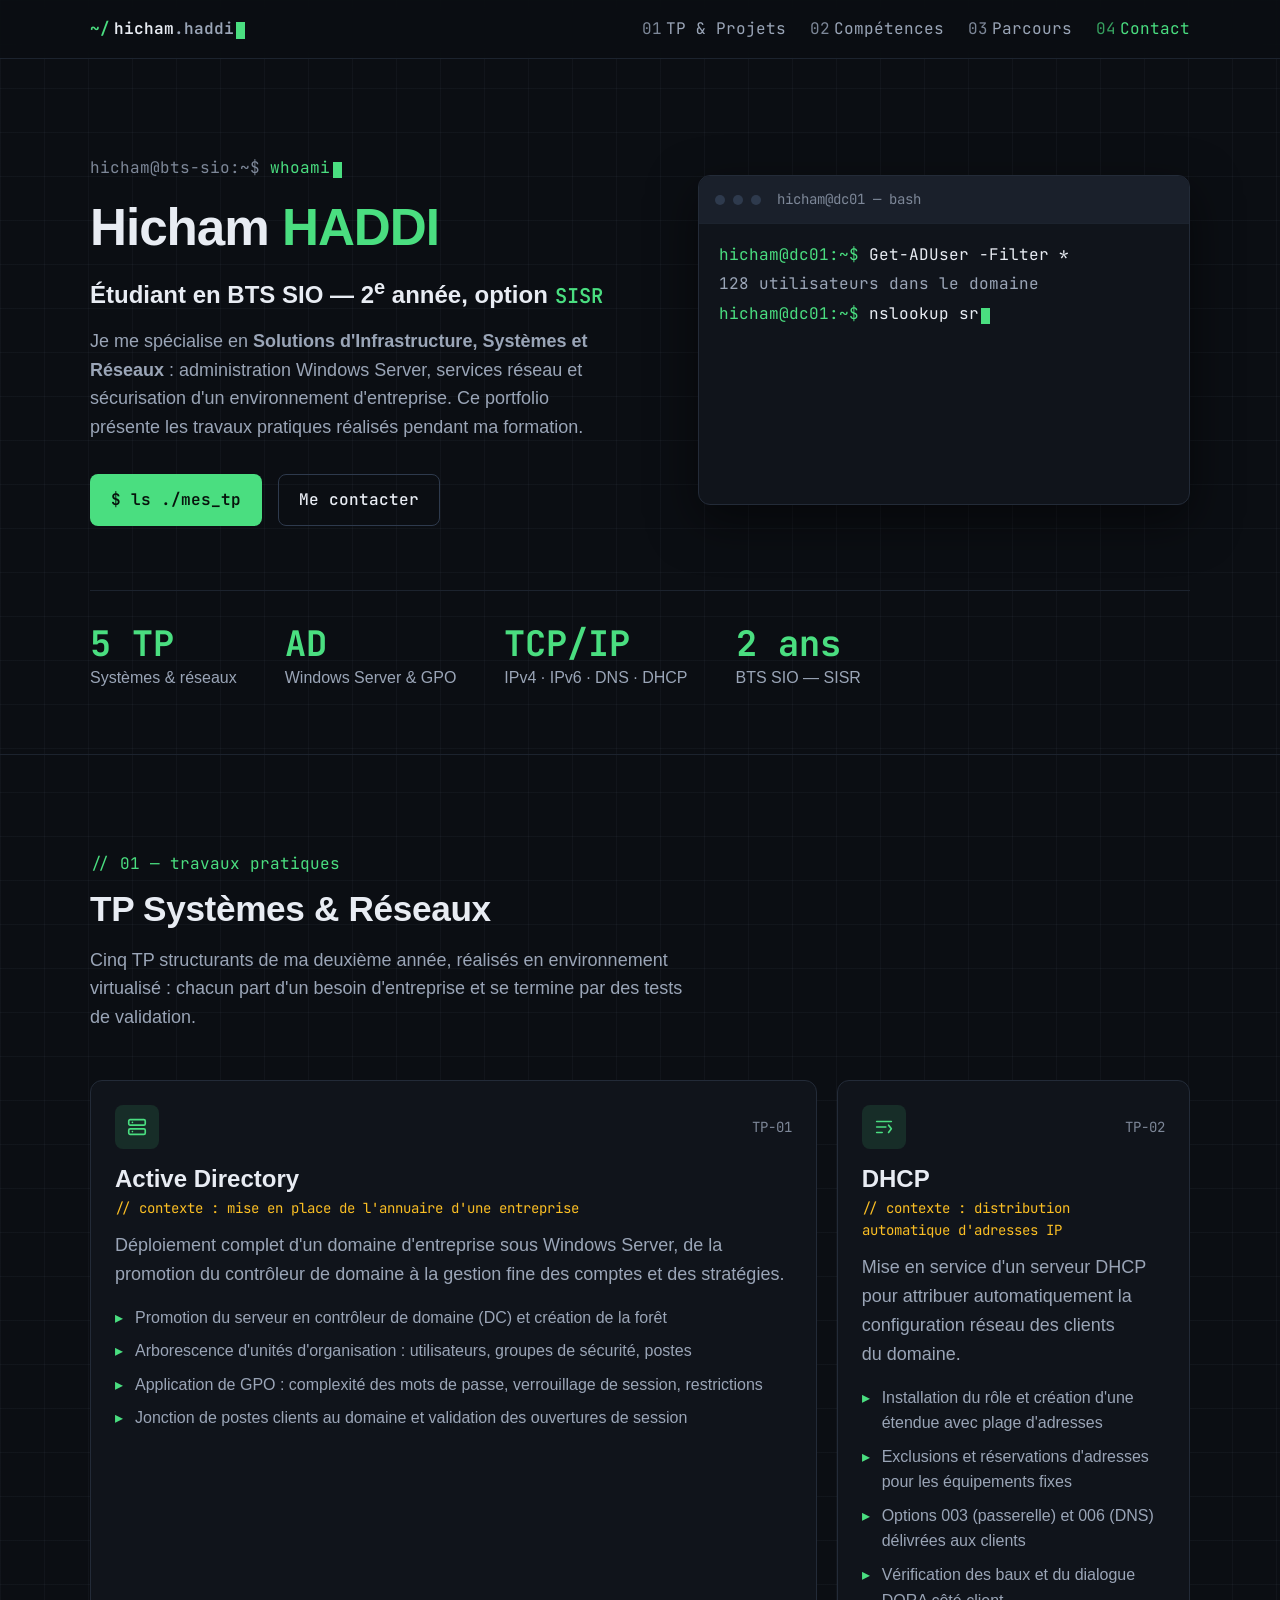
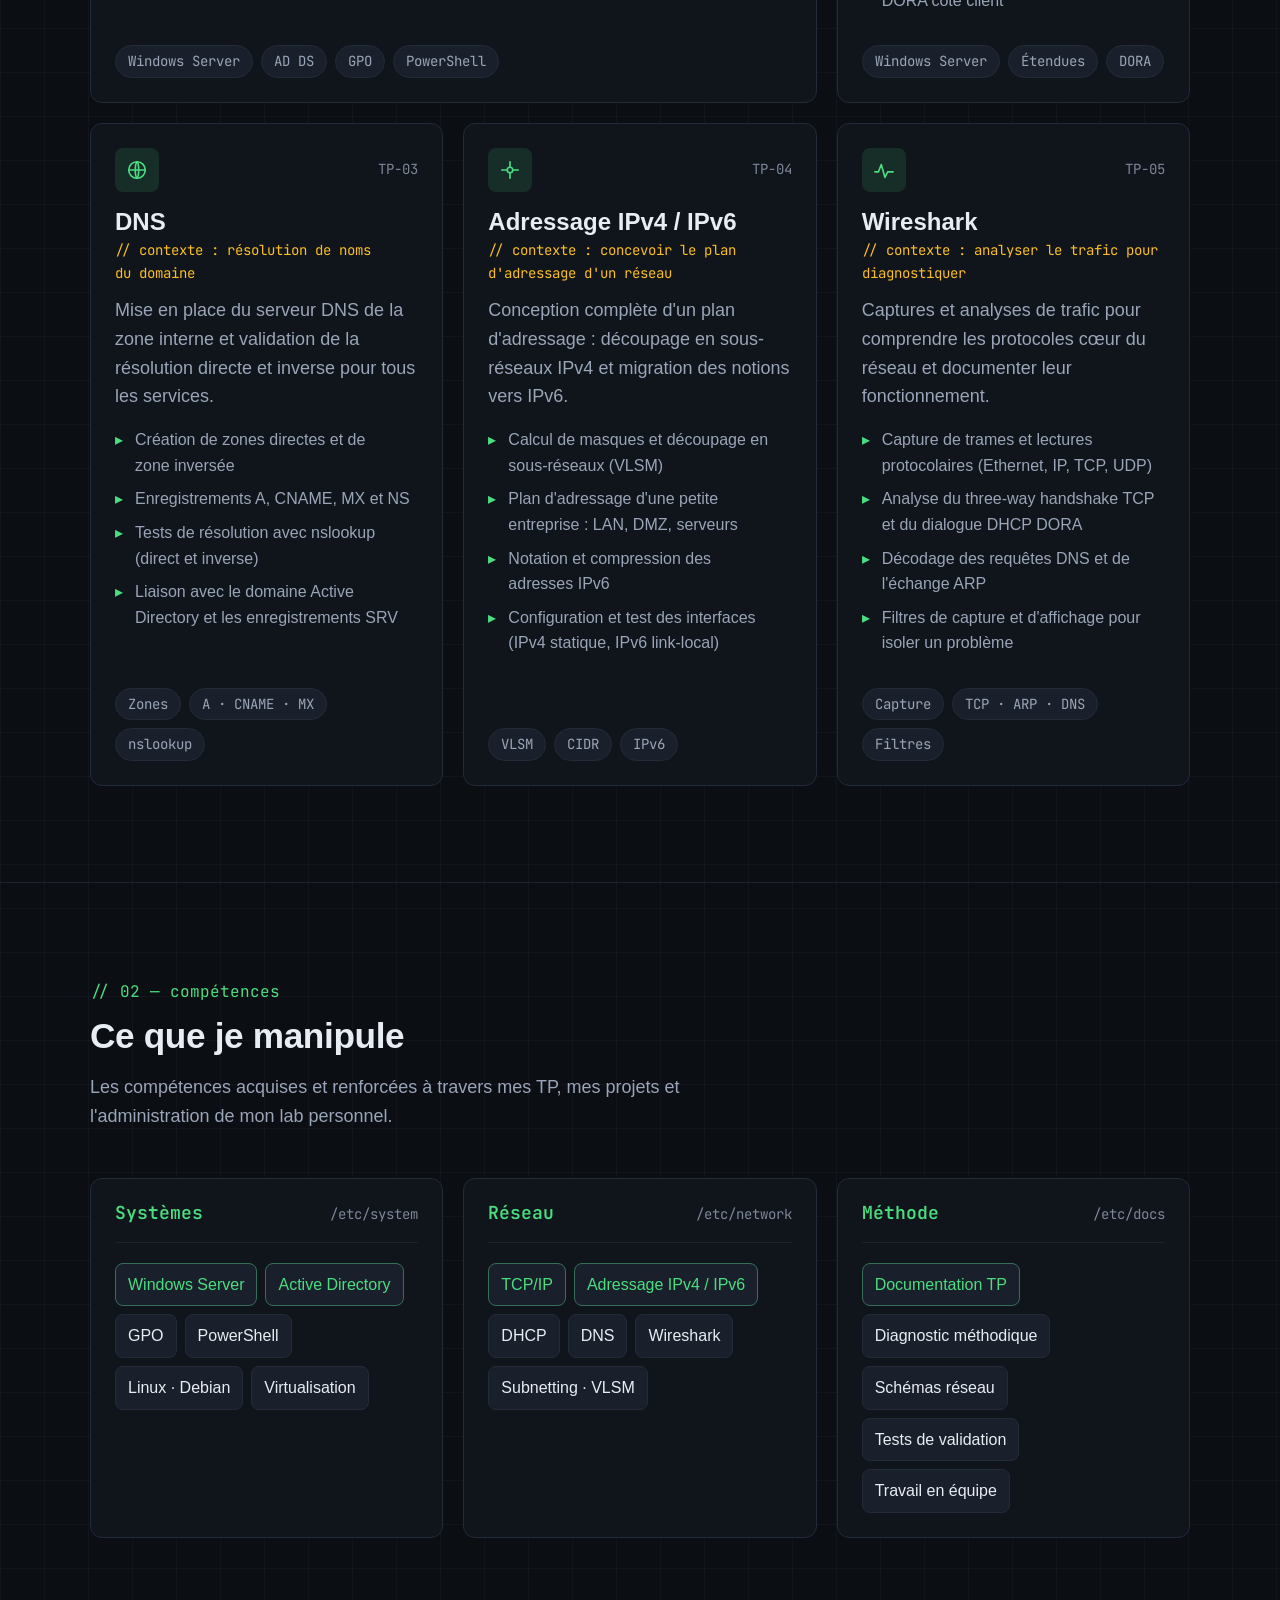
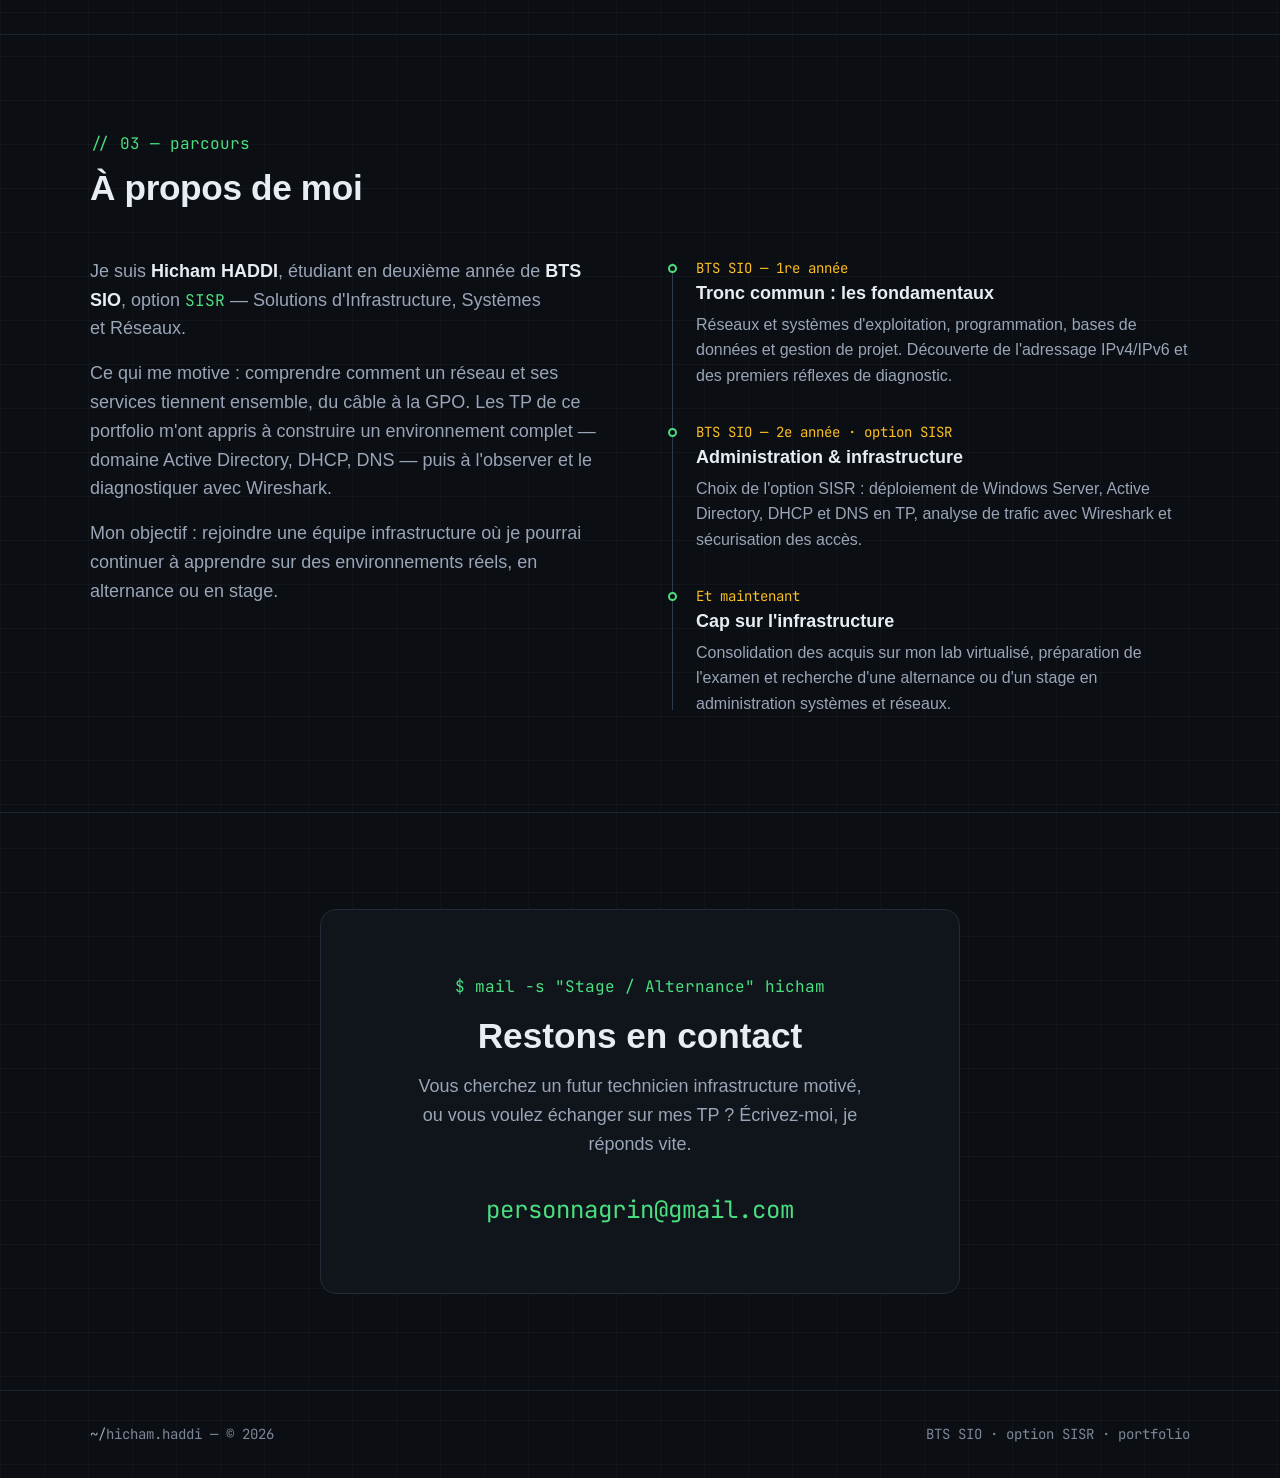
==== index.html @ 7feda1f2 "Add files via upload" ====
<!DOCTYPE html>
<html lang="fr">
  <head>
    <meta charset="UTF-8" />
    <meta name="viewport" content="width=device-width, initial-scale=1.0" />
    <title>Hicham HADDI — Portfolio BTS SIO SISR</title>
    <meta
      name="description"
      content="Portfolio de Hicham HADDI, étudiant en 2e année de BTS SIO option SISR. Travaux pratiques : Active Directory, DHCP, DNS, IPv4/IPv6, Wireshark."
    />
    <meta property="og:title" content="Hicham HADDI — Portfolio BTS SIO SISR" />
    <meta
      property="og:description"
      content="Étudiant en 2e année de BTS SIO option SISR. TP : Active Directory, DHCP, DNS, IPv4/IPv6, Wireshark."
    />
    <meta property="og:type" content="website" />
    <link
      rel="icon"
      href="data:image/svg+xml,%3Csvg xmlns='http://www.w3.org/2000/svg' viewBox='0 0 32 32'%3E%3Crect width='32' height='32' rx='6' fill='%230b0e13'/%3E%3Ctext x='16' y='21' font-family='monospace' font-size='13' font-weight='bold' fill='%234ade80' text-anchor='middle'%3E%26gt;_%3C/text%3E%3C/svg%3E"
    />
    <link rel="preconnect" href="https://fonts.googleapis.com" />
    <link rel="preconnect" href="https://fonts.gstatic.com" crossorigin />
    <link
      href="https://api.fontshare.com/v2/css?f[]=satoshi@400,500,700&display=swap"
      rel="stylesheet"
    />
    <link
      href="https://fonts.googleapis.com/css2?family=JetBrains+Mono:wght@400;500;700&display=swap"
      rel="stylesheet"
    />
    <link rel="stylesheet" href="./base.css" />
    <link rel="stylesheet" href="./style.css" />
    <script type="application/ld+json">
      {
        "@context": "https://schema.org",
        "@type": "Person",
        "name": "Hicham HADDI",
        "jobTitle": "Étudiant en BTS SIO, option SISR",
        "description": "Portfolio de travaux pratiques systèmes et réseaux : Active Directory, DHCP, DNS, IPv4/IPv6, Wireshark."
      }
    </script>
  </head>
  <body>
    <a class="skip-link" href="#main">Aller au contenu principal</a>

    <header class="header" id="header">
      <div class="container header__inner">
        <a class="logo" href="#accueil" aria-label="Retour en haut de page">
          <span class="prompt">~/</span>hicham<span class="path">.haddi</span
          ><span class="cursor" aria-hidden="true"></span>
        </a>
        <nav class="nav" aria-label="Navigation principale">
          <a href="#tp" data-nav="tp"><span class="num">01</span>TP & Projets</a>
          <a href="#competences" data-nav="competences"><span class="num">02</span>Compétences</a>
          <a href="#parcours" data-nav="parcours"><span class="num">03</span>Parcours</a>
          <a href="#contact" data-nav="contact"><span class="num">04</span>Contact</a>
        </nav>
      </div>
    </header>

    <main id="main">
      <!-- ================= HERO ================= -->
      <section class="hero" id="accueil">
        <div class="container">
          <div class="hero__grid">
            <div>
              <p class="hero__kicker">
                <span class="dollar">hicham@bts-sio:~$</span> whoami<span
                  class="cursor"
                  aria-hidden="true"
                ></span>
              </p>
              <h1 class="hero__title">
                Hicham <span class="accent">HADDI</span>
              </h1>
              <p class="hero__role">
                Étudiant en BTS SIO — 2<sup>e</sup> année, option
                <span class="option">SISR</span>
              </p>
              <p class="hero__desc">
                Je me spécialise en <strong>Solutions d'Infrastructure, Systèmes
                et Réseaux</strong> : administration Windows Server, services
                réseau et sécurisation d'un environnement d'entreprise. Ce
                portfolio présente les travaux pratiques réalisés pendant ma
                formation.
              </p>
              <div class="hero__actions">
                <a class="btn btn--primary" href="#tp">$ ls ./mes_tp</a>
                <a class="btn btn--ghost" href="#contact">Me contacter</a>
              </div>
            </div>

            <div class="terminal" aria-hidden="true">
              <div class="terminal__bar">
                <span class="terminal__dot"></span>
                <span class="terminal__dot"></span>
                <span class="terminal__dot"></span>
                <span class="terminal__title">hicham@dc01 — bash</span>
              </div>
              <div class="terminal__body" id="terminal-body">
                <span class="terminal__line"><span class="p">hicham@dc01:~$</span> <span class="cmd" id="typed"></span><span class="caret" id="term-caret"></span></span>
              </div>
            </div>
          </div>

          <div class="hero__stats">
            <div class="stat">
              <p class="stat__value">5 TP</p>
              <p class="stat__label">Systèmes & réseaux</p>
            </div>
            <div class="stat">
              <p class="stat__value">AD</p>
              <p class="stat__label">Windows Server & GPO</p>
            </div>
            <div class="stat">
              <p class="stat__value">TCP/IP</p>
              <p class="stat__label">IPv4 · IPv6 · DNS · DHCP</p>
            </div>
            <div class="stat">
              <p class="stat__value">2 ans</p>
              <p class="stat__label">BTS SIO — SISR</p>
            </div>
          </div>
        </div>
      </section>

      <!-- ================= TP ================= -->
      <section class="section" id="tp">
        <div class="container">
          <p class="section__kicker reveal">// 01 — travaux pratiques</p>
          <h2 class="section__title reveal">TP Systèmes & Réseaux</h2>
          <p class="section__intro reveal">
            Cinq TP structurants de ma deuxième année, réalisés en environnement
            virtualisé : chacun part d'un besoin d'entreprise et se termine par
            des tests de validation.
          </p>

          <div class="tp-grid">
            <!-- TP 01 — Active Directory (featured) -->
            <article class="tp-card tp-card--featured reveal">
              <div class="tp-card__top">
                <div class="tp-card__icon">
                  <svg viewBox="0 0 24 24" fill="none" stroke="currentColor" stroke-width="1.8" stroke-linecap="round" stroke-linejoin="round" aria-hidden="true">
                    <rect x="3" y="4" width="18" height="6" rx="1.5"/>
                    <rect x="3" y="14" width="18" height="6" rx="1.5"/>
                    <path d="M7 7h.01M7 17h.01"/>
                  </svg>
                </div>
                <span class="tp-card__id">TP-01</span>
              </div>
              <h3 class="tp-card__title">Active Directory</h3>
              <p class="tp-card__context">// contexte : mise en place de l'annuaire d'une entreprise</p>
              <p class="tp-card__desc">
                Déploiement complet d'un domaine d'entreprise sous Windows
                Server, de la promotion du contrôleur de domaine à la gestion
                fine des comptes et des stratégies.
              </p>
              <ul class="tp-card__list" role="list">
                <li>Promotion du serveur en contrôleur de domaine (DC) et création de la forêt</li>
                <li>Arborescence d'unités d'organisation : utilisateurs, groupes de sécurité, postes</li>
                <li>Application de GPO : complexité des mots de passe, verrouillage de session, restrictions</li>
                <li>Jonction de postes clients au domaine et validation des ouvertures de session</li>
              </ul>
              <div class="tp-card__tags">
                <span class="tag">Windows Server</span>
                <span class="tag">AD DS</span>
                <span class="tag">GPO</span>
                <span class="tag">PowerShell</span>
              </div>
            </article>

            <!-- TP 02 — DHCP -->
            <article class="tp-card reveal">
              <div class="tp-card__top">
                <div class="tp-card__icon">
                  <svg viewBox="0 0 24 24" fill="none" stroke="currentColor" stroke-width="1.8" stroke-linecap="round" stroke-linejoin="round" aria-hidden="true">
                    <path d="M4 6h16M4 12h10M4 18h6"/>
                    <path d="M17 14l3 4-3 4" transform="translate(0,-4)"/>
                  </svg>
                </div>
                <span class="tp-card__id">TP-02</span>
              </div>
              <h3 class="tp-card__title">DHCP</h3>
              <p class="tp-card__context">// contexte : distribution automatique d'adresses IP</p>
              <p class="tp-card__desc">
                Mise en service d'un serveur DHCP pour attribuer
                automatiquement la configuration réseau des clients du domaine.
              </p>
              <ul class="tp-card__list" role="list">
                <li>Installation du rôle et création d'une étendue avec plage d'adresses</li>
                <li>Exclusions et réservations d'adresses pour les équipements fixes</li>
                <li>Options 003 (passerelle) et 006 (DNS) délivrées aux clients</li>
                <li>Vérification des baux et du dialogue DORA côté client</li>
              </ul>
              <div class="tp-card__tags">
                <span class="tag">Windows Server</span>
                <span class="tag">Étendues</span>
                <span class="tag">DORA</span>
              </div>
            </article>

            <!-- TP 03 — DNS -->
            <article class="tp-card reveal">
              <div class="tp-card__top">
                <div class="tp-card__icon">
                  <svg viewBox="0 0 24 24" fill="none" stroke="currentColor" stroke-width="1.8" stroke-linecap="round" stroke-linejoin="round" aria-hidden="true">
                    <circle cx="12" cy="12" r="9"/>
                    <path d="M3 12h18M12 3c2.5 2.5 2.5 15.5 0 18M12 3c-2.5 2.5-2.5 15.5 0 18"/>
                  </svg>
                </div>
                <span class="tp-card__id">TP-03</span>
              </div>
              <h3 class="tp-card__title">DNS</h3>
              <p class="tp-card__context">// contexte : résolution de noms du domaine</p>
              <p class="tp-card__desc">
                Mise en place du serveur DNS de la zone interne et validation de
                la résolution directe et inverse pour tous les services.
              </p>
              <ul class="tp-card__list" role="list">
                <li>Création de zones directes et de zone inversée</li>
                <li>Enregistrements A, CNAME, MX et NS</li>
                <li>Tests de résolution avec nslookup (direct et inverse)</li>
                <li>Liaison avec le domaine Active Directory et les enregistrements SRV</li>
              </ul>
              <div class="tp-card__tags">
                <span class="tag">Zones</span>
                <span class="tag">A · CNAME · MX</span>
                <span class="tag">nslookup</span>
              </div>
            </article>

            <!-- TP 04 — IPv4/IPv6 -->
            <article class="tp-card reveal">
              <div class="tp-card__top">
                <div class="tp-card__icon">
                  <svg viewBox="0 0 24 24" fill="none" stroke="currentColor" stroke-width="1.8" stroke-linecap="round" stroke-linejoin="round" aria-hidden="true">
                    <path d="M12 3v6M12 15v6M3 12h6M15 12h6"/>
                    <circle cx="12" cy="12" r="3"/>
                  </svg>
                </div>
                <span class="tp-card__id">TP-04</span>
              </div>
              <h3 class="tp-card__title">Adressage IPv4 / IPv6</h3>
              <p class="tp-card__context">// contexte : concevoir le plan d'adressage d'un réseau</p>
              <p class="tp-card__desc">
                Conception complète d'un plan d'adressage : découpage en
                sous-réseaux IPv4 et migration des notions vers IPv6.
              </p>
              <ul class="tp-card__list" role="list">
                <li>Calcul de masques et découpage en sous-réseaux (VLSM)</li>
                <li>Plan d'adressage d'une petite entreprise : LAN, DMZ, serveurs</li>
                <li>Notation et compression des adresses IPv6</li>
                <li>Configuration et test des interfaces (IPv4 statique, IPv6 link-local)</li>
              </ul>
              <div class="tp-card__tags">
                <span class="tag">VLSM</span>
                <span class="tag">CIDR</span>
                <span class="tag">IPv6</span>
              </div>
            </article>

            <!-- TP 05 — Wireshark -->
            <article class="tp-card reveal">
              <div class="tp-card__top">
                <div class="tp-card__icon">
                  <svg viewBox="0 0 24 24" fill="none" stroke="currentColor" stroke-width="1.8" stroke-linecap="round" stroke-linejoin="round" aria-hidden="true">
                    <path d="M2 14h4l3-8 4 14 3-6h6"/>
                  </svg>
                </div>
                <span class="tp-card__id">TP-05</span>
              </div>
              <h3 class="tp-card__title">Wireshark</h3>
              <p class="tp-card__context">// contexte : analyser le trafic pour diagnostiquer</p>
              <p class="tp-card__desc">
                Captures et analyses de trafic pour comprendre les protocoles
                cœur du réseau et documenter leur fonctionnement.
              </p>
              <ul class="tp-card__list" role="list">
                <li>Capture de trames et lectures protocolaires (Ethernet, IP, TCP, UDP)</li>
                <li>Analyse du three-way handshake TCP et du dialogue DHCP DORA</li>
                <li>Décodage des requêtes DNS et de l'échange ARP</li>
                <li>Filtres de capture et d'affichage pour isoler un problème</li>
              </ul>
              <div class="tp-card__tags">
                <span class="tag">Capture</span>
                <span class="tag">TCP · ARP · DNS</span>
                <span class="tag">Filtres</span>
              </div>
            </article>
          </div>
        </div>
      </section>

      <!-- ================= COMPÉTENCES ================= -->
      <section class="section" id="competences">
        <div class="container">
          <p class="section__kicker reveal">// 02 — compétences</p>
          <h2 class="section__title reveal">Ce que je manipule</h2>
          <p class="section__intro reveal">
            Les compétences acquises et renforcées à travers mes TP, mes
            projets et l'administration de mon lab personnel.
          </p>

          <div class="skills-grid">
            <div class="skill-group reveal">
              <div class="skill-group__header">
                <h3 class="skill-group__title">Systèmes</h3>
                <span class="skill-group__path">/etc/system</span>
              </div>
              <div class="skill-group__chips">
                <span class="chip chip--core">Windows Server</span>
                <span class="chip chip--core">Active Directory</span>
                <span class="chip">GPO</span>
                <span class="chip">PowerShell</span>
                <span class="chip">Linux · Debian</span>
                <span class="chip">Virtualisation</span>
              </div>
            </div>

            <div class="skill-group reveal">
              <div class="skill-group__header">
                <h3 class="skill-group__title">Réseau</h3>
                <span class="skill-group__path">/etc/network</span>
              </div>
              <div class="skill-group__chips">
                <span class="chip chip--core">TCP/IP</span>
                <span class="chip chip--core">Adressage IPv4 / IPv6</span>
                <span class="chip">DHCP</span>
                <span class="chip">DNS</span>
                <span class="chip">Wireshark</span>
                <span class="chip">Subnetting · VLSM</span>
              </div>
            </div>

            <div class="skill-group reveal">
              <div class="skill-group__header">
                <h3 class="skill-group__title">Méthode</h3>
                <span class="skill-group__path">/etc/docs</span>
              </div>
              <div class="skill-group__chips">
                <span class="chip chip--core">Documentation TP</span>
                <span class="chip">Diagnostic méthodique</span>
                <span class="chip">Schémas réseau</span>
                <span class="chip">Tests de validation</span>
                <span class="chip">Travail en équipe</span>
              </div>
            </div>
          </div>
        </div>
      </section>

      <!-- ================= PARCOURS ================= -->
      <section class="section" id="parcours">
        <div class="container">
          <p class="section__kicker reveal">// 03 — parcours</p>
          <h2 class="section__title reveal">À propos de moi</h2>
          <div class="about-grid" style="margin-top: var(--space-12)">
            <div class="about__desc reveal">
              <p>
                Je suis <strong>Hicham HADDI</strong>, étudiant en deuxième
                année de <strong>BTS SIO</strong>, option
                <span class="hl">SISR</span> — Solutions d'Infrastructure,
                Systèmes et Réseaux.
              </p>
              <p>
                Ce qui me motive : comprendre comment un réseau et ses services
                tiennent ensemble, du câble à la GPO. Les TP de ce portfolio
                m'ont appris à construire un environnement complet — domaine
                Active Directory, DHCP, DNS — puis à l'observer et le
                diagnostiquer avec Wireshark.
              </p>
              <p>
                Mon objectif : rejoindre une équipe infrastructure où je
                pourrai continuer à apprendre sur des environnements réels,
                en alternance ou en stage.
              </p>
            </div>

            <div class="timeline reveal" role="list">
              <div class="timeline__item" role="listitem">
                <p class="timeline__phase">BTS SIO — 1re année</p>
                <h3 class="timeline__title">Tronc commun : les fondamentaux</h3>
                <p class="timeline__text">
                  Réseaux et systèmes d'exploitation, programmation, bases de
                  données et gestion de projet. Découverte de l'adressage
                  IPv4/IPv6 et des premiers réflexes de diagnostic.
                </p>
              </div>
              <div class="timeline__item" role="listitem">
                <p class="timeline__phase">BTS SIO — 2e année · option SISR</p>
                <h3 class="timeline__title">Administration & infrastructure</h3>
                <p class="timeline__text">
                  Choix de l'option SISR : déploiement de Windows Server,
                  Active Directory, DHCP et DNS en TP, analyse de trafic avec
                  Wireshark et sécurisation des accès.
                </p>
              </div>
              <div class="timeline__item" role="listitem">
                <p class="timeline__phase">Et maintenant</p>
                <h3 class="timeline__title">Cap sur l'infrastructure</h3>
                <p class="timeline__text">
                  Consolidation des acquis sur mon lab virtualisé,
                  préparation de l'examen et recherche d'une alternance ou
                  d'un stage en administration systèmes et réseaux.
                </p>
              </div>
            </div>
          </div>
        </div>
      </section>

      <!-- ================= CONTACT ================= -->
      <section class="section contact" id="contact">
        <div class="container">
          <div class="contact__inner reveal">
            <p class="contact__prompt">$ mail -s "Stage / Alternance" hicham</p>
            <h2 class="contact__title">Restons en contact</h2>
            <p class="contact__text">
              Vous cherchez un futur technicien infrastructure motivé, ou vous
              voulez échanger sur mes TP ? Écrivez-moi, je réponds vite.
            </p>
            <a class="contact__email" href="mailto:personnagrin@gmail.com">
              personnagrin@gmail.com
            </a>
          </div>
        </div>
      </section>
    </main>

    <footer class="footer">
      <div class="container footer__inner">
        <p>
          <span class="path">~/</span>hicham.haddi — © <span id="year">2026</span>
        </p>
        <p>BTS SIO · option SISR · portfolio</p>
      </div>
    </footer>

    <script src="./app.js" defer></script>
  <script data-pplx-inline-edit>
(function () {
  if (window === window.top) return;

  const allowedParentOrigins = ["https://www.perplexity.ai","https://perplexity.ai","https://testing.perplexity.ai","https://staging.perplexity.ai","https://*.preview.i.perplexity.ai","http://perplexity.localhost","http://localhost:1420","http://127.0.0.1:1420","http://localhost:3000","http://127.0.0.1:3000","http://localhost:5173","http://127.0.0.1:5173"];
  const MAX_FONT_BYTES = 500 * 1024;
  const MAX_TOTAL_FONT_BYTES = 2 * 1024 * 1024;
  const DEFAULT_LINE_HEIGHT = 16;
  let scrollForwarding = false;
  let scrollRaf = 0;
  let trustedTopOrigin = null;

  // Allow entries like "https://*.preview.i.perplexity.ai" — the wildcard
  // matches a single DNS label (no dots), so "https://*.foo" cannot stretch
  // across multiple labels.
  function matchesAllowedOrigin(origin) {
    if (!origin) return false;
    for (const entry of allowedParentOrigins) {
      if (!entry.includes("*")) {
        if (entry === origin) return true;
        continue;
      }
      const pattern = new RegExp(
        "^" +
          entry.replace(/[.+?^${}()|[\]\\]/g, "\\$&").replace(/\*/g, "[^.]+") +
          "$",
      );
      if (pattern.test(origin)) return true;
    }
    return false;
  }

  // Trust decision: when the sender is same-origin-visible (event.origin is a
  // real origin like https://www.perplexity.ai) we trust event.origin directly.
  // When event.origin is "null" (opaque broker srcdoc), we fall back to the
  // broker's stamped `parentOrigin` to identify the top window. The fallback
  // is claim-only — we rely on the browser's native `targetOrigin` enforcement
  // on the response path (see postToTrustedTop) to ensure replies can't be
  // delivered to anyone but the actual top window of that claimed origin.
  function getTrustedParentOrigin(event) {
    const forwardedParentOrigin =
      typeof event.data.parentOrigin === "string" ? event.data.parentOrigin : null;
    const parentOrigin = event.origin === "null" ? forwardedParentOrigin : event.origin;
    return matchesAllowedOrigin(parentOrigin) ? parentOrigin : null;
  }

  // All responses go to window.top with targetOrigin = the allowlisted origin.
  // An attacker that iframes us inside their own null-origin broker can claim
  // any parentOrigin they like, but the browser will drop the reply whenever
  // the real top's origin doesn't match — so the screenshot never leaves.
  function postToTrustedTop(message) {
    if (!trustedTopOrigin) return;
    try {
      window.top.postMessage(message, trustedTopOrigin);
    } catch (_error) {}
  }

  const PICK_CAPABILITIES = ["pick"];
  const PICK_CHAIN_LENGTH = 4;
  const PICK_MAX_TEXT_CHARS = 120;
  const PICK_MAX_HTML_CHARS = 300;

  function truncate(value, maxChars) {
    return value.length > maxChars ? value.slice(0, maxChars - 1) + "…" : value;
  }

  function isPickableElement(element) {
    return (
      element instanceof Element &&
      element !== document.documentElement &&
      element !== document.body
    );
  }

  function resolvePickTarget(x, y) {
    if (!Number.isFinite(x) || !Number.isFinite(y)) return null;
    const element = document.elementFromPoint(x, y);
    return isPickableElement(element) ? element.closest("svg") || element : null;
  }

  function pickLabel(element) {
    if (element.id) return element.localName + "#" + element.id;
    return [element.localName].concat(Array.from(element.classList).slice(0, 2)).join(".");
  }

  // Only attributes that help find the element in source. data-* values and URL
  // query strings or fragments can carry tokens.
  const PICK_ATTRIBUTES = new Set([
    "id",
    "class",
    "name",
    "type",
    "role",
    "alt",
    "aria-label",
    "href",
    "src",
  ]);

  function pickAttributeValue(attribute) {
    return attribute.name === "href" || attribute.name === "src"
      ? attribute.value.split(/[?#]/)[0]
      : attribute.value;
  }

  function describePickElement(element) {
    const chain = [];
    for (
      let current = element;
      isPickableElement(current) && chain.length < PICK_CHAIN_LENGTH;
      current = current.parentElement
    ) {
      chain.unshift(current);
    }
    const attributes = Array.from(element.attributes)
      .filter((attribute) => PICK_ATTRIBUTES.has(attribute.name))
      .map((attribute) => ` ${attribute.name}="${pickAttributeValue(attribute).replace(/"/g, "&quot;")}"`)
      .join("");
    const text = (element.innerText || element.textContent || "").replace(/\s+/g, " ").trim();
    return {
      chain: chain.map(pickLabel),
      html: truncate(`<${element.localName}${attributes}>`, PICK_MAX_HTML_CHARS),
      text: text ? truncate(text, PICK_MAX_TEXT_CHARS) : undefined,
    };
  }

  // Hover asks once per frame, and innerText on a large section forces layout,
  // so only the rect is re-read while the pointer stays on the same element.
  // Clicks ask for fresh details since the page may have changed the element.
  let lastPick = null;

  function describePickTarget(element, fresh) {
    if (fresh || lastPick?.element !== element) {
      lastPick = { element, details: describePickElement(element) };
    }
    const rect = element.getBoundingClientRect();
    return {
      rect: { x: rect.left, y: rect.top, width: rect.width, height: rect.height },
      ...lastPick.details,
    };
  }

  function inlineAll(original, clone) {
    if (original.nodeType !== 1 || clone.nodeType !== 1) return;

    try {
      const computedStyle = getComputedStyle(original);
      // cssText on a computed style is the serialized declaration in modern
      // Chromium/Safari — a single read beats enumerating ~400 longhand
      // properties. Firefox returns "" here, so we fall back on empty.
      const serialized = computedStyle.cssText;
      if (serialized) {
        clone.style.cssText = serialized;
      } else {
        const parts = new Array(computedStyle.length);
        for (let index = 0; index < computedStyle.length; index += 1) {
          const property = computedStyle[index];
          parts[index] = `${property}:${computedStyle.getPropertyValue(property)};`;
        }
        clone.style.cssText = parts.join("");
      }
    } catch (_error) {}

    const originalChildren = original.children;
    const clonedChildren = clone.children;
    for (
      let index = 0;
      index < originalChildren.length && index < clonedChildren.length;
      index += 1
    ) {
      inlineAll(originalChildren[index], clonedChildren[index]);
    }
  }

  function extractFontUrl(srcValue) {
    const matches = [
      ...srcValue.matchAll(
        /url\(["']?([^"')]+)["']?\)(?:\s*format\(["']?([^"')]+)["']?\))?/gi,
      ),
    ];
    if (matches.length === 0) return null;
    const woff2 = matches.find((m) => m[2] && m[2].toLowerCase().includes("woff2"));
    if (woff2) return woff2[1];
    const woff = matches.find((m) => m[2] && m[2].toLowerCase().includes("woff"));
    if (woff) return woff[1];
    return matches[0][1];
  }

  // Cache resolved font URL -> data URI across captures. Fonts on a page
  // essentially never change, and a batch run emits multiple captures back to
  // back — without this we'd refetch + re-base64 every time.
  const fontDataUriCache = new Map();
  const SRC_DECLARATION_RE = /src\s*:\s*[^;}]+/i;

  async function fetchAsDataUri(url) {
    if (fontDataUriCache.has(url)) return fontDataUriCache.get(url);
    let dataUri = null;
    try {
      const response = await fetch(url, { mode: "cors", credentials: "omit" });
      if (response.ok) {
        const blob = await response.blob();
        if (blob.size <= MAX_FONT_BYTES) {
          dataUri = await new Promise((resolve) => {
            const reader = new FileReader();
            reader.onloadend = () =>
              resolve(typeof reader.result === "string" ? reader.result : null);
            reader.onerror = () => resolve(null);
            reader.readAsDataURL(blob);
          });
        }
      }
    } catch (_error) {
      dataUri = null;
    }
    fontDataUriCache.set(url, dataUri);
    return dataUri;
  }

  function collectFontFaceRuleTexts() {
    const rules = [];
    for (const sheet of document.styleSheets) {
      let cssRules;
      try {
        cssRules = sheet.cssRules;
      } catch (_error) {
        continue;
      }
      if (!cssRules) continue;
      for (const rule of cssRules) {
        const cssText = rule.cssText || "";
        if (cssText.startsWith("@font-face")) rules.push(cssText);
      }
    }
    return rules;
  }

  async function buildInlinedFontCss() {
    const ruleTexts = collectFontFaceRuleTexts();
    if (ruleTexts.length === 0) return null;

    const resolved = ruleTexts.map((cssText) => {
      if (!SRC_DECLARATION_RE.test(cssText)) return null;
      const srcMatch = cssText.match(/src\s*:\s*([^;}]+)[;}]/i);
      if (!srcMatch) return null;
      const url = extractFontUrl(srcMatch[1]);
      if (!url) return null;
      try {
        return { cssText, url: new URL(url, document.baseURI).href };
      } catch (_error) {
        return null;
      }
    });

    const dataUris = await Promise.all(
      resolved.map((entry) => (entry ? fetchAsDataUri(entry.url) : Promise.resolve(null))),
    );

    const inlined = [];
    let totalBytes = 0;
    for (let index = 0; index < resolved.length; index += 1) {
      const entry = resolved[index];
      const dataUri = dataUris[index];
      if (!entry || !dataUri) continue;
      const approxBytes = dataUri.length * 0.75;
      if (totalBytes + approxBytes > MAX_TOTAL_FONT_BYTES) break;
      totalBytes += approxBytes;
      inlined.push(entry.cssText.replace(SRC_DECLARATION_RE, `src: url("${dataUri}")`));
    }
    return inlined.length > 0 ? inlined.join("\n") : null;
  }

  function stripExternal(clone) {
    const images = clone.querySelectorAll("img");
    for (let index = 0; index < images.length; index += 1) {
      const src = images[index].getAttribute("src");
      if (src && !src.startsWith("data:")) images[index].removeAttribute("src");
    }

    const elements = clone.querySelectorAll("*");
    for (let index = 0; index < elements.length; index += 1) {
      const style = elements[index].style.cssText;
      if (style && style.includes("url(")) {
        elements[index].style.cssText = style.replace(
          /url\(["']?(?!data:)[^)"']*["']?\)/gi,
          "none",
        );
      }
    }
  }

  function emitScroll() {
    scrollRaf = 0;
    if (!scrollForwarding) return;
    postToTrustedTop({
      type: "INLINE_EDIT_SCROLL",
      scrollX: window.scrollX,
      scrollY: window.scrollY,
      capabilities: PICK_CAPABILITIES,
    });
  }

  window.addEventListener(
    "scroll",
    function () {
      if (!scrollForwarding || scrollRaf) return;
      scrollRaf = requestAnimationFrame(emitScroll);
    },
    { passive: true, capture: true },
  );

  async function handleCaptureRequest(event) {
    const requestId = event.data.requestId;
    const scrollX = window.scrollX;
    const scrollY = window.scrollY;
    const width = window.innerWidth;
    const height = window.innerHeight;

    function postResult(dataUrl) {
      postToTrustedTop({
        type: "INLINE_EDIT_SCREENSHOT_RESULT",
        requestId,
        dataUrl,
        scrollX,
        scrollY,
      });
    }

    try {
      // Wait for any pending web fonts to resolve so both inline metrics and
      // the @font-face inlining below see the same loaded faces.
      if (document.fonts && document.fonts.ready) {
        try {
          await document.fonts.ready;
        } catch (_error) {}
      }

      const clone = document.documentElement.cloneNode(true);
      inlineAll(document.documentElement, clone);

      const removedNodes = clone.querySelectorAll("script,link[rel=\"stylesheet\"],style");
      for (let index = 0; index < removedNodes.length; index += 1) {
        removedNodes[index].remove();
      }

      stripExternal(clone);

      // Re-embed web fonts as data-URI @font-face rules so the SVG rasterizer
      // can resolve them — external font URLs aren't fetched during
      // foreignObject rendering, which would otherwise force a fallback face
      // and change text metrics.
      const inlinedFontCss = await buildInlinedFontCss();
      if (inlinedFontCss) {
        const styleEl = document.createElement("style");
        styleEl.textContent = inlinedFontCss;
        const head = clone.querySelector("head");
        if (head) head.appendChild(styleEl);
        else clone.insertBefore(styleEl, clone.firstChild);
      }

      const html = new XMLSerializer().serializeToString(clone);
      const svg =
        `<svg xmlns="http://www.w3.org/2000/svg" width="${width}" height="${height}">` +
        '<foreignObject width="100%" height="100%">' +
        `<div xmlns="http://www.w3.org/1999/xhtml" style="width:${width}px;height:${height}px;overflow:hidden">` +
        `<div style="position:relative;left:-${scrollX}px;top:-${scrollY}px">` +
        html +
        "</div></div></foreignObject></svg>";
      const svgUrl = `data:image/svg+xml;charset=utf-8,${encodeURIComponent(svg)}`;
      const image = new Image();
      image.onload = function () {
        const canvas = document.createElement("canvas");
        canvas.width = width;
        canvas.height = height;
        canvas.getContext("2d").drawImage(image, 0, 0);
        postResult(canvas.toDataURL("image/png"));
      };
      image.onerror = function () {
        postResult(null);
      };
      image.src = svgUrl;
    } catch (_error) {
      postResult(null);
    }
  }

  window.addEventListener("message", function (event) {
    if (!event.data) return;
    // Only accept messages from the direct parent frame. Blocks sibling /
    // unrelated-window postMessage senders that could otherwise reach us.
    if (event.source !== window.parent) return;

    const trustedParentOrigin = getTrustedParentOrigin(event);
    if (!trustedParentOrigin) return;
    trustedTopOrigin = trustedParentOrigin;

    if (event.data.type === "INLINE_EDIT_PICK") {
      const element = resolvePickTarget(event.data.x, event.data.y);
      postToTrustedTop({
        type: "INLINE_EDIT_PICK_RESULT",
        seq: event.data.seq,
        target: element ? describePickTarget(element, event.data.fresh === true) : null,
      });
      return;
    }

    if (event.data.type === "INLINE_EDIT_SCROLL_START") {
      scrollForwarding = true;
      emitScroll();
      return;
    }

    if (event.data.type === "INLINE_EDIT_SCROLL_STOP") {
      scrollForwarding = false;
      if (scrollRaf) cancelAnimationFrame(scrollRaf);
      scrollRaf = 0;
      return;
    }

    if (event.data.type === "INLINE_EDIT_SCROLL_BY") {
      const { deltaX, deltaY, deltaMode } = event.data;
      if (!scrollForwarding || !Number.isFinite(deltaX) || !Number.isFinite(deltaY)) return;
      if (deltaMode !== 0 && deltaMode !== 1 && deltaMode !== 2) return;
      const lineHeight =
        parseFloat(getComputedStyle(document.documentElement).lineHeight) || DEFAULT_LINE_HEIGHT;
      const scaleX = deltaMode === 1 ? lineHeight : deltaMode === 2 ? window.innerWidth : 1;
      const scaleY = deltaMode === 1 ? lineHeight : deltaMode === 2 ? window.innerHeight : 1;
      // The selection overlay receives the wheel event instead of this iframe.
      // Instant scrolling preserves trackpad deltas even on smooth-scroll sites.
      window.scrollBy({ left: deltaX * scaleX, top: deltaY * scaleY, behavior: "instant" });
      emitScroll();
      return;
    }

    if (event.data.type !== "INLINE_EDIT_CAPTURE_REQUEST") return;

    handleCaptureRequest(event);
  });
})();


</script></body>
</html>
---- base.css ----
*,
*::before,
*::after {
  box-sizing: border-box;
  margin: 0;
  padding: 0;
}

html {
  -moz-text-size-adjust: none;
  -webkit-text-size-adjust: none;
  text-size-adjust: none;
  -webkit-font-smoothing: antialiased;
  -moz-osx-font-smoothing: grayscale;
  text-rendering: optimizeLegibility;
  scroll-behavior: smooth;
  hanging-punctuation: first last;
  scroll-padding-top: var(--space-16);
}

body {
  min-height: 100dvh;
  line-height: 1.6;
  font-family: var(--font-body), sans-serif;
  font-size: var(--text-base);
  color: var(--color-text);
  background-color: var(--color-bg);
}

img,
picture,
video,
canvas,
svg {
  display: block;
  max-width: 100%;
  height: auto;
}

ul[role='list'],
ol[role='list'] {
  list-style: none;
}

input,
button,
textarea,
select {
  font: inherit;
  color: inherit;
}

h1,
h2,
h3,
h4,
h5,
h6 {
  text-wrap: balance;
  line-height: 1.15;
}

p,
li,
figcaption {
  text-wrap: pretty;
  max-width: 72ch;
}

::selection {
  background: color-mix(in oklab, var(--color-primary) 30%, transparent);
  color: var(--color-text);
}

:focus-visible {
  outline: 2px solid var(--color-primary);
  outline-offset: 3px;
  border-radius: var(--radius-sm);
}

@media (prefers-reduced-motion: reduce) {
  *,
  *::before,
  *::after {
    animation-duration: 0.01ms !important;
    animation-iteration-count: 1 !important;
    transition-duration: 0.01ms !important;
    scroll-behavior: auto !important;
  }
}

button {
  cursor: pointer;
  background: none;
  border: none;
}

table {
  border-collapse: collapse;
  width: 100%;
}

a,
button,
[role='button'],
[role='link'],
input,
textarea,
select {
  transition:
    color var(--transition-interactive),
    background var(--transition-interactive),
    border-color var(--transition-interactive),
    box-shadow var(--transition-interactive);
}

.sr-only {
  position: absolute;
  width: 1px;
  height: 1px;
  padding: 0;
  margin: -1px;
  overflow: hidden;
  clip: rect(0, 0, 0, 0);
  white-space: nowrap;
  border-width: 0;
}
---- style.css ----
/* ============================================================
   Hicham HADDI — Portfolio BTS SIO SISR
   Direction artistique : terminal sysadmin — sombre, précis, vert phosphore
   ============================================================ */

:root {
  /* Échelle typographique */
  --text-xs: clamp(0.75rem, 0.7rem + 0.25vw, 0.875rem);
  --text-sm: clamp(0.875rem, 0.8rem + 0.35vw, 1rem);
  --text-base: clamp(1rem, 0.95rem + 0.25vw, 1.125rem);
  --text-lg: clamp(1.125rem, 1rem + 0.75vw, 1.5rem);
  --text-xl: clamp(1.5rem, 1.2rem + 1.25vw, 2.25rem);
  --text-2xl: clamp(2rem, 1.2rem + 2.5vw, 3.5rem);

  /* Espacement 4px */
  --space-1: 0.25rem;
  --space-2: 0.5rem;
  --space-3: 0.75rem;
  --space-4: 1rem;
  --space-5: 1.25rem;
  --space-6: 1.5rem;
  --space-8: 2rem;
  --space-10: 2.5rem;
  --space-12: 3rem;
  --space-16: 4rem;
  --space-20: 5rem;
  --space-24: 6rem;
  --space-32: 8rem;

  /* Palette — nuit machine, vert phosphore, ambre discret */
  --color-bg: #0b0e13;
  --color-surface: #10141b;
  --color-surface-2: #151a23;
  --color-surface-offset: #1a202b;
  --color-divider: #1c232e;
  --color-border: #232b38;
  --color-border-strong: #2e3a4d;

  --color-text: #e8ecf3;
  --color-text-muted: #9aa5b7;
  --color-text-faint: #7d8798;

  --color-primary: #4ade80;
  --color-primary-hover: #86efac;
  --color-primary-dim: rgba(74, 222, 128, 0.12);
  --color-amber: #fbbf24;

  /* Rayons, ombres, transitions */
  --radius-sm: 0.375rem;
  --radius-md: 0.5rem;
  --radius-lg: 0.75rem;
  --radius-xl: 1rem;
  --radius-full: 9999px;

  --shadow-sm: 0 1px 2px rgba(0, 0, 0, 0.4);
  --shadow-md: 0 4px 16px rgba(0, 0, 0, 0.35);
  --shadow-lg: 0 16px 48px rgba(0, 0, 0, 0.5);

  --transition-interactive: 180ms cubic-bezier(0.16, 1, 0.3, 1);

  /* Largeurs de contenu */
  --content-default: 1100px;
  --content-narrow: 720px;

  /* Polices */
  --font-display: 'JetBrains Mono', 'Cascadia Mono', monospace;
  --font-body: 'Satoshi', 'Inter', 'Segoe UI', sans-serif;

  /* Fond quadrillé discret */
  --grid-line: rgba(148, 163, 184, 0.05);
}

/* ---------- Fond global ---------- */
body {
  background-image:
    linear-gradient(var(--grid-line) 1px, transparent 1px),
    linear-gradient(90deg, var(--grid-line) 1px, transparent 1px);
  background-size: 44px 44px;
}

.container {
  width: min(var(--content-default), 100% - var(--space-8));
  margin-inline: auto;
}

.mono {
  font-family: var(--font-display);
}

a {
  color: var(--color-primary);
  text-decoration: none;
}
a:hover {
  color: var(--color-primary-hover);
}

/* ---------- Skip link ---------- */
.skip-link {
  position: absolute;
  top: var(--space-2);
  left: var(--space-2);
  z-index: 200;
  padding: var(--space-3) var(--space-4);
  background: var(--color-surface-offset);
  border: 1px solid var(--color-primary);
  border-radius: var(--radius-md);
  font-size: var(--text-sm);
  transform: translateY(-200%);
}
.skip-link:focus {
  transform: none;
}

/* ============================================================
   En-tête
   ============================================================ */
.header {
  position: sticky;
  top: 0;
  z-index: 100;
  background: color-mix(in oklab, var(--color-bg) 88%, transparent);
  backdrop-filter: blur(12px);
  border-bottom: 1px solid var(--color-divider);
}
.header--scrolled {
  box-shadow: var(--shadow-sm);
}
.header__inner {
  display: flex;
  align-items: center;
  justify-content: space-between;
  gap: var(--space-4);
  padding-block: var(--space-3);
}
.logo {
  font-family: var(--font-display);
  font-size: var(--text-sm);
  font-weight: 600;
  color: var(--color-text);
  white-space: nowrap;
}
.logo:hover {
  color: var(--color-text);
}
.logo .prompt {
  color: var(--color-primary);
  margin-right: var(--space-1);
}
.logo .path {
  color: var(--color-text-muted);
}
.logo .cursor {
  display: inline-block;
  width: 0.55em;
  height: 1.05em;
  margin-left: 0.15em;
  background: var(--color-primary);
  vertical-align: text-bottom;
  animation: blink 1.2s steps(1) infinite;
}
@keyframes blink {
  50% {
    opacity: 0;
  }
}

.nav {
  display: flex;
  align-items: center;
  gap: var(--space-6);
  overflow-x: auto;
  scrollbar-width: none;
}
.nav::-webkit-scrollbar {
  display: none;
}
.nav a {
  font-family: var(--font-display);
  font-size: var(--text-sm);
  color: var(--color-text-muted);
  white-space: nowrap;
  padding-block: var(--space-1);
}
.nav a:hover {
  color: var(--color-primary-hover);
}
.nav a[aria-current='true'] {
  color: var(--color-primary);
}
.nav a .num {
  color: var(--color-text-faint);
  margin-right: var(--space-1);
}
.nav a[aria-current='true'] .num {
  color: var(--color-primary);
  opacity: 0.7;
}

/* ============================================================
   Hero
   ============================================================ */
.hero {
  padding-block: clamp(var(--space-16), 10vw, var(--space-24)) var(--space-16);
  position: relative;
  overflow: hidden;
}
.hero__grid {
  display: grid;
  grid-template-columns: minmax(0, 1.05fr) minmax(0, 0.95fr);
  gap: clamp(var(--space-8), 5vw, var(--space-16));
  align-items: center;
}

.hero__kicker {
  font-family: var(--font-display);
  font-size: var(--text-sm);
  color: var(--color-primary);
  margin-bottom: var(--space-5);
}
.hero__kicker .dollar {
  color: var(--color-text-faint);
}
.hero__kicker .cursor {
  display: inline-block;
  width: 0.55em;
  height: 1em;
  margin-left: 0.2em;
  background: var(--color-primary);
  vertical-align: text-bottom;
  animation: blink 1.2s steps(1) infinite;
}

.hero__title {
  font-size: var(--text-2xl);
  font-weight: 700;
  letter-spacing: -0.02em;
  line-height: 1.08;
  margin-bottom: var(--space-4);
}
.hero__title .accent {
  color: var(--color-primary);
}
.hero__role {
  font-size: var(--text-lg);
  font-weight: 600;
  color: var(--color-text);
  margin-bottom: var(--space-3);
}
.hero__role .option {
  color: var(--color-primary);
  font-family: var(--font-display);
  font-size: 0.85em;
}
.hero__desc {
  color: var(--color-text-muted);
  max-width: 52ch;
  margin-bottom: var(--space-8);
}

.hero__actions {
  display: flex;
  flex-wrap: wrap;
  gap: var(--space-4);
}

.btn {
  display: inline-flex;
  align-items: center;
  gap: var(--space-2);
  padding: var(--space-3) var(--space-5);
  border-radius: var(--radius-md);
  font-family: var(--font-display);
  font-size: var(--text-sm);
  font-weight: 500;
  border: 1px solid transparent;
}
.btn--primary {
  background: var(--color-primary);
  color: #07130c;
  font-weight: 600;
}
.btn--primary:hover {
  background: var(--color-primary-hover);
  color: #07130c;
  box-shadow: 0 0 0 4px var(--color-primary-dim);
}
.btn--ghost {
  border-color: var(--color-border-strong);
  color: var(--color-text);
}
.btn--ghost:hover {
  border-color: var(--color-primary);
  color: var(--color-primary-hover);
}

/* Terminal */
.terminal {
  background: var(--color-surface);
  border: 1px solid var(--color-border);
  border-radius: var(--radius-lg);
  box-shadow: var(--shadow-lg);
  overflow: hidden;
}
.terminal__bar {
  display: flex;
  align-items: center;
  gap: var(--space-2);
  padding: var(--space-3) var(--space-4);
  background: var(--color-surface-offset);
  border-bottom: 1px solid var(--color-divider);
}
.terminal__dot {
  width: 10px;
  height: 10px;
  border-radius: var(--radius-full);
  background: var(--color-border-strong);
}
.terminal__title {
  margin-left: var(--space-2);
  font-family: var(--font-display);
  font-size: var(--text-xs);
  color: var(--color-text-faint);
}
.terminal__body {
  padding: var(--space-4) var(--space-5) var(--space-6);
  font-family: var(--font-display);
  font-size: var(--text-sm);
  line-height: 1.85;
  min-height: 17.5em;
}
.terminal__line {
  display: block;
  opacity: 0;
  animation: term-line 0.4s ease forwards;
}
.terminal__line.visible {
  opacity: 1;
}
@keyframes term-line {
  from {
    opacity: 0;
  }
  to {
    opacity: 1;
  }
}
.terminal__line .p {
  color: var(--color-primary);
}
.terminal__line .cmd {
  color: var(--color-text);
}
.terminal__line .out {
  color: var(--color-text-muted);
}
.terminal__line .ok {
  color: var(--color-primary);
}
.terminal__line .warn {
  color: var(--color-amber);
}
.terminal__line .caret {
  display: inline-block;
  width: 0.55em;
  height: 1em;
  margin-left: 0.15em;
  background: var(--color-primary);
  vertical-align: text-bottom;
  animation: blink 1.2s steps(1) infinite;
}

/* Statistiques du hero */
.hero__stats {
  display: flex;
  flex-wrap: wrap;
  gap: var(--space-8) var(--space-12);
  margin-top: var(--space-16);
  padding-top: var(--space-8);
  border-top: 1px solid var(--color-divider);
}
.stat {
  min-width: 130px;
}
.stat__value {
  font-family: var(--font-display);
  font-size: var(--text-xl);
  font-weight: 700;
  color: var(--color-primary);
  line-height: 1.2;
}
.stat__label {
  font-size: var(--text-sm);
  color: var(--color-text-muted);
}

/* ============================================================
   Sections communes
   ============================================================ */
.section {
  padding-block: clamp(var(--space-16), 8vw, var(--space-24));
  border-top: 1px solid var(--color-divider);
}
.section__kicker {
  font-family: var(--font-display);
  font-size: var(--text-sm);
  color: var(--color-primary);
  margin-bottom: var(--space-3);
}
.section__title {
  font-size: var(--text-xl);
  font-weight: 700;
  letter-spacing: -0.01em;
  margin-bottom: var(--space-4);
}
.section__intro {
  color: var(--color-text-muted);
  max-width: 62ch;
  margin-bottom: var(--space-12);
}

/* Apparition au défilement */
.reveal {
  opacity: 0;
  transition: opacity 0.7s ease;
}
.reveal.is-visible {
  opacity: 1;
}

/* ============================================================
   TP — cartes
   ============================================================ */
.tp-grid {
  display: grid;
  grid-template-columns: repeat(3, 1fr);
  gap: var(--space-5);
}
.tp-card {
  grid-column: span 1;
  position: relative;
  display: flex;
  flex-direction: column;
  gap: var(--space-3);
  padding: var(--space-6);
  background: var(--color-surface);
  border: 1px solid var(--color-border);
  border-radius: var(--radius-lg);
  transition:
    border-color var(--transition-interactive),
    transform var(--transition-interactive),
    box-shadow var(--transition-interactive);
}
.tp-card:hover {
  border-color: color-mix(in oklab, var(--color-primary) 45%, var(--color-border));
  transform: translateY(-3px);
  box-shadow: var(--shadow-md);
}
.tp-card--featured {
  grid-column: span 2;
}
.tp-card__top {
  display: flex;
  align-items: center;
  justify-content: space-between;
  gap: var(--space-3);
  margin-bottom: var(--space-1);
}
.tp-card__id {
  font-family: var(--font-display);
  font-size: var(--text-xs);
  color: var(--color-text-faint);
}
.tp-card__icon {
  width: 44px;
  height: 44px;
  display: grid;
  place-items: center;
  border-radius: var(--radius-md);
  background: var(--color-primary-dim);
  color: var(--color-primary);
  flex-shrink: 0;
}
.tp-card__icon svg {
  width: 22px;
  height: 22px;
}
.tp-card__title {
  font-size: var(--text-lg);
  font-weight: 700;
}
.tp-card__context {
  font-family: var(--font-display);
  font-size: var(--text-xs);
  color: var(--color-amber);
  margin-top: calc(-1 * var(--space-2));
}
.tp-card__desc {
  color: var(--color-text-muted);
  font-size: var(--text-base);
}
.tp-card__list {
  margin: var(--space-1) 0;
  display: flex;
  flex-direction: column;
  gap: var(--space-2);
}
.tp-card__list li {
  position: relative;
  padding-left: var(--space-5);
  color: var(--color-text-muted);
  font-size: var(--text-sm);
  max-width: none;
}
.tp-card__list li::before {
  content: '▸';
  position: absolute;
  left: 0;
  color: var(--color-primary);
}
.tp-card__tags {
  display: flex;
  flex-wrap: wrap;
  gap: var(--space-2);
  margin-top: auto;
  padding-top: var(--space-4);
}
.tag {
  font-family: var(--font-display);
  font-size: var(--text-xs);
  color: var(--color-text-muted);
  background: var(--color-surface-offset);
  border: 1px solid var(--color-border);
  border-radius: var(--radius-full);
  padding: var(--space-1) var(--space-3);
  white-space: nowrap;
}

/* ============================================================
   Compétences
   ============================================================ */
.skills-grid {
  display: grid;
  grid-template-columns: repeat(3, 1fr);
  gap: var(--space-5);
}
.skill-group {
  padding: var(--space-6);
  background: var(--color-surface);
  border: 1px solid var(--color-border);
  border-radius: var(--radius-lg);
}
.skill-group__header {
  display: flex;
  align-items: baseline;
  justify-content: space-between;
  gap: var(--space-3);
  margin-bottom: var(--space-5);
  padding-bottom: var(--space-4);
  border-bottom: 1px solid var(--color-divider);
}
.skill-group__title {
  font-family: var(--font-display);
  font-size: var(--text-base);
  font-weight: 600;
  color: var(--color-primary);
}
.skill-group__path {
  font-family: var(--font-display);
  font-size: var(--text-xs);
  color: var(--color-text-faint);
}
.skill-group__chips {
  display: flex;
  flex-wrap: wrap;
  gap: var(--space-2);
}
.chip {
  font-size: var(--text-sm);
  color: var(--color-text);
  background: var(--color-surface-offset);
  border: 1px solid var(--color-border);
  border-radius: var(--radius-md);
  padding: var(--space-2) var(--space-3);
  transition:
    border-color var(--transition-interactive),
    color var(--transition-interactive);
}
.chip:hover {
  border-color: var(--color-primary);
  color: var(--color-primary-hover);
}
.chip--core {
  color: var(--color-primary);
  border-color: color-mix(in oklab, var(--color-primary) 40%, var(--color-border));
}

/* ============================================================
   Parcours / À propos
   ============================================================ */
.about-grid {
  display: grid;
  grid-template-columns: minmax(0, 1fr) minmax(0, 1fr);
  gap: clamp(var(--space-8), 5vw, var(--space-16));
}
.about__desc p {
  color: var(--color-text-muted);
  margin-bottom: var(--space-4);
}
.about__desc strong {
  color: var(--color-text);
}
.about__desc .hl {
  color: var(--color-primary);
  font-family: var(--font-display);
  font-size: 0.9em;
}

.timeline {
  position: relative;
  padding-left: var(--space-6);
  display: flex;
  flex-direction: column;
  gap: var(--space-8);
}
.timeline::before {
  content: '';
  position: absolute;
  left: 0;
  top: 0.4rem;
  bottom: 0.4rem;
  width: 1px;
  background: var(--color-border-strong);
}
.timeline__item {
  position: relative;
}
.timeline__item::before {
  content: '';
  position: absolute;
  left: calc(-1 * var(--space-6) - 4px);
  top: 0.45rem;
  width: 9px;
  height: 9px;
  border-radius: var(--radius-full);
  background: var(--color-bg);
  border: 2px solid var(--color-primary);
}
.timeline__phase {
  font-family: var(--font-display);
  font-size: var(--text-xs);
  color: var(--color-amber);
  margin-bottom: var(--space-1);
}
.timeline__title {
  font-size: var(--text-base);
  font-weight: 700;
  margin-bottom: var(--space-2);
}
.timeline__text {
  color: var(--color-text-muted);
  font-size: var(--text-sm);
}

/* ============================================================
   Contact
   ============================================================ */
.contact {
  text-align: center;
}
.contact__inner {
  max-width: 640px;
  margin-inline: auto;
  padding: clamp(var(--space-10), 5vw, var(--space-16));
  background: var(--color-surface);
  border: 1px solid var(--color-border);
  border-radius: var(--radius-xl);
}
.contact__prompt {
  font-family: var(--font-display);
  font-size: var(--text-sm);
  color: var(--color-primary);
  margin-bottom: var(--space-4);
}
.contact__title {
  font-size: var(--text-xl);
  font-weight: 700;
  margin-bottom: var(--space-4);
}
.contact__text {
  color: var(--color-text-muted);
  margin-bottom: var(--space-8);
}
.contact__email {
  font-family: var(--font-display);
  font-size: var(--text-lg);
  color: var(--color-primary);
  word-break: break-all;
}
.contact__email:hover {
  color: var(--color-primary-hover);
}

/* ============================================================
   Pied de page
   ============================================================ */
.footer {
  border-top: 1px solid var(--color-divider);
  padding-block: var(--space-8);
}
.footer__inner {
  display: flex;
  flex-wrap: wrap;
  justify-content: space-between;
  align-items: center;
  gap: var(--space-4);
  font-family: var(--font-display);
  font-size: var(--text-xs);
  color: var(--color-text-faint);
}
.footer__inner .path {
  color: var(--color-text-muted);
}

/* ============================================================
   Responsive
   ============================================================ */
@media (max-width: 960px) {
  .hero__grid {
    grid-template-columns: 1fr;
  }
  .tp-grid,
  .skills-grid {
    grid-template-columns: repeat(2, 1fr);
  }
  .tp-card--featured {
    grid-column: span 2;
  }
  .about-grid {
    grid-template-columns: 1fr;
  }
}

@media (max-width: 640px) {
  .header__inner {
    flex-direction: column;
    align-items: stretch;
  }
  .nav {
    justify-content: flex-start;
    flex-wrap: wrap;
    gap: var(--space-2) var(--space-5);
    overflow: visible;
  }
  .nav a {
    padding-block: 0;
  }
  .tp-grid,
  .skills-grid {
    grid-template-columns: 1fr;
  }
  .tp-card--featured {
    grid-column: span 1;
  }
  .hero__actions {
    flex-direction: column;
    align-items: stretch;
  }
  .hero__stats {
    gap: var(--space-6) var(--space-8);
  }
  .terminal__body {
    font-size: var(--text-xs);
    min-height: 19em;
  }
}
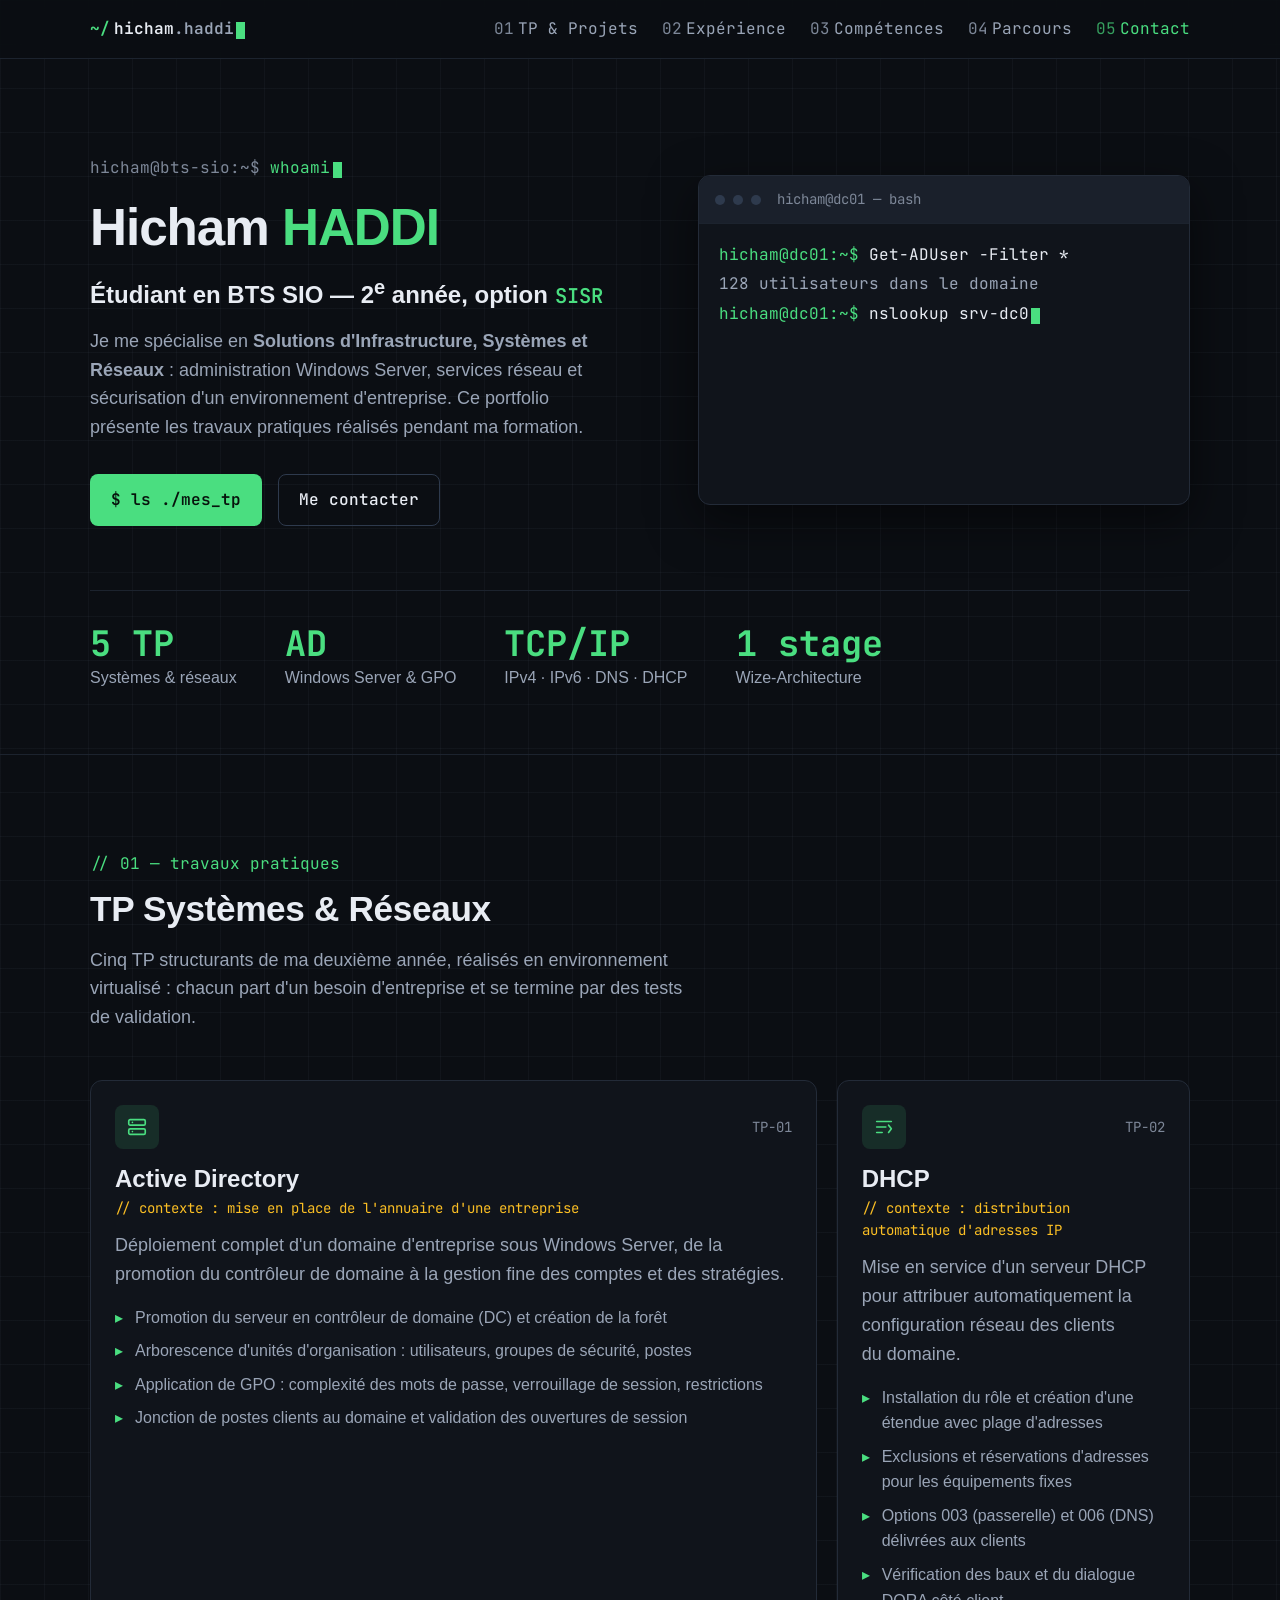
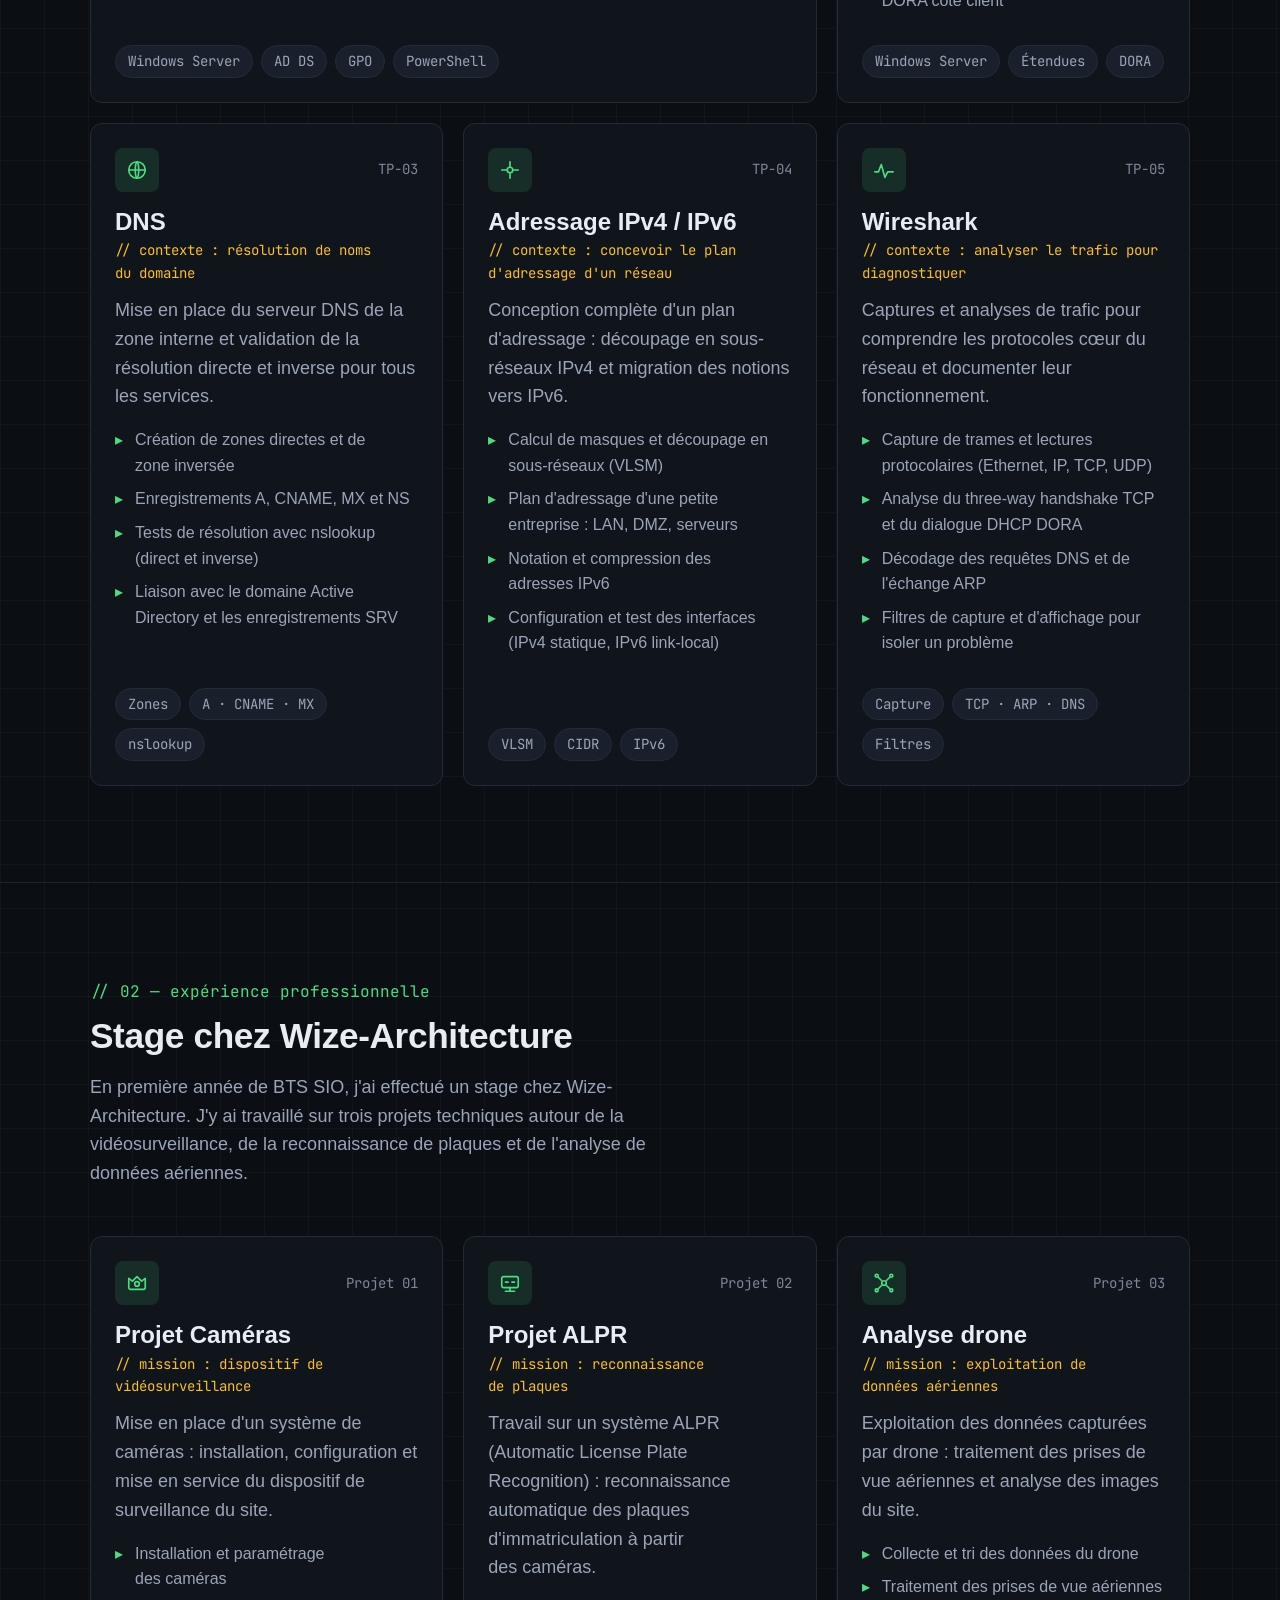
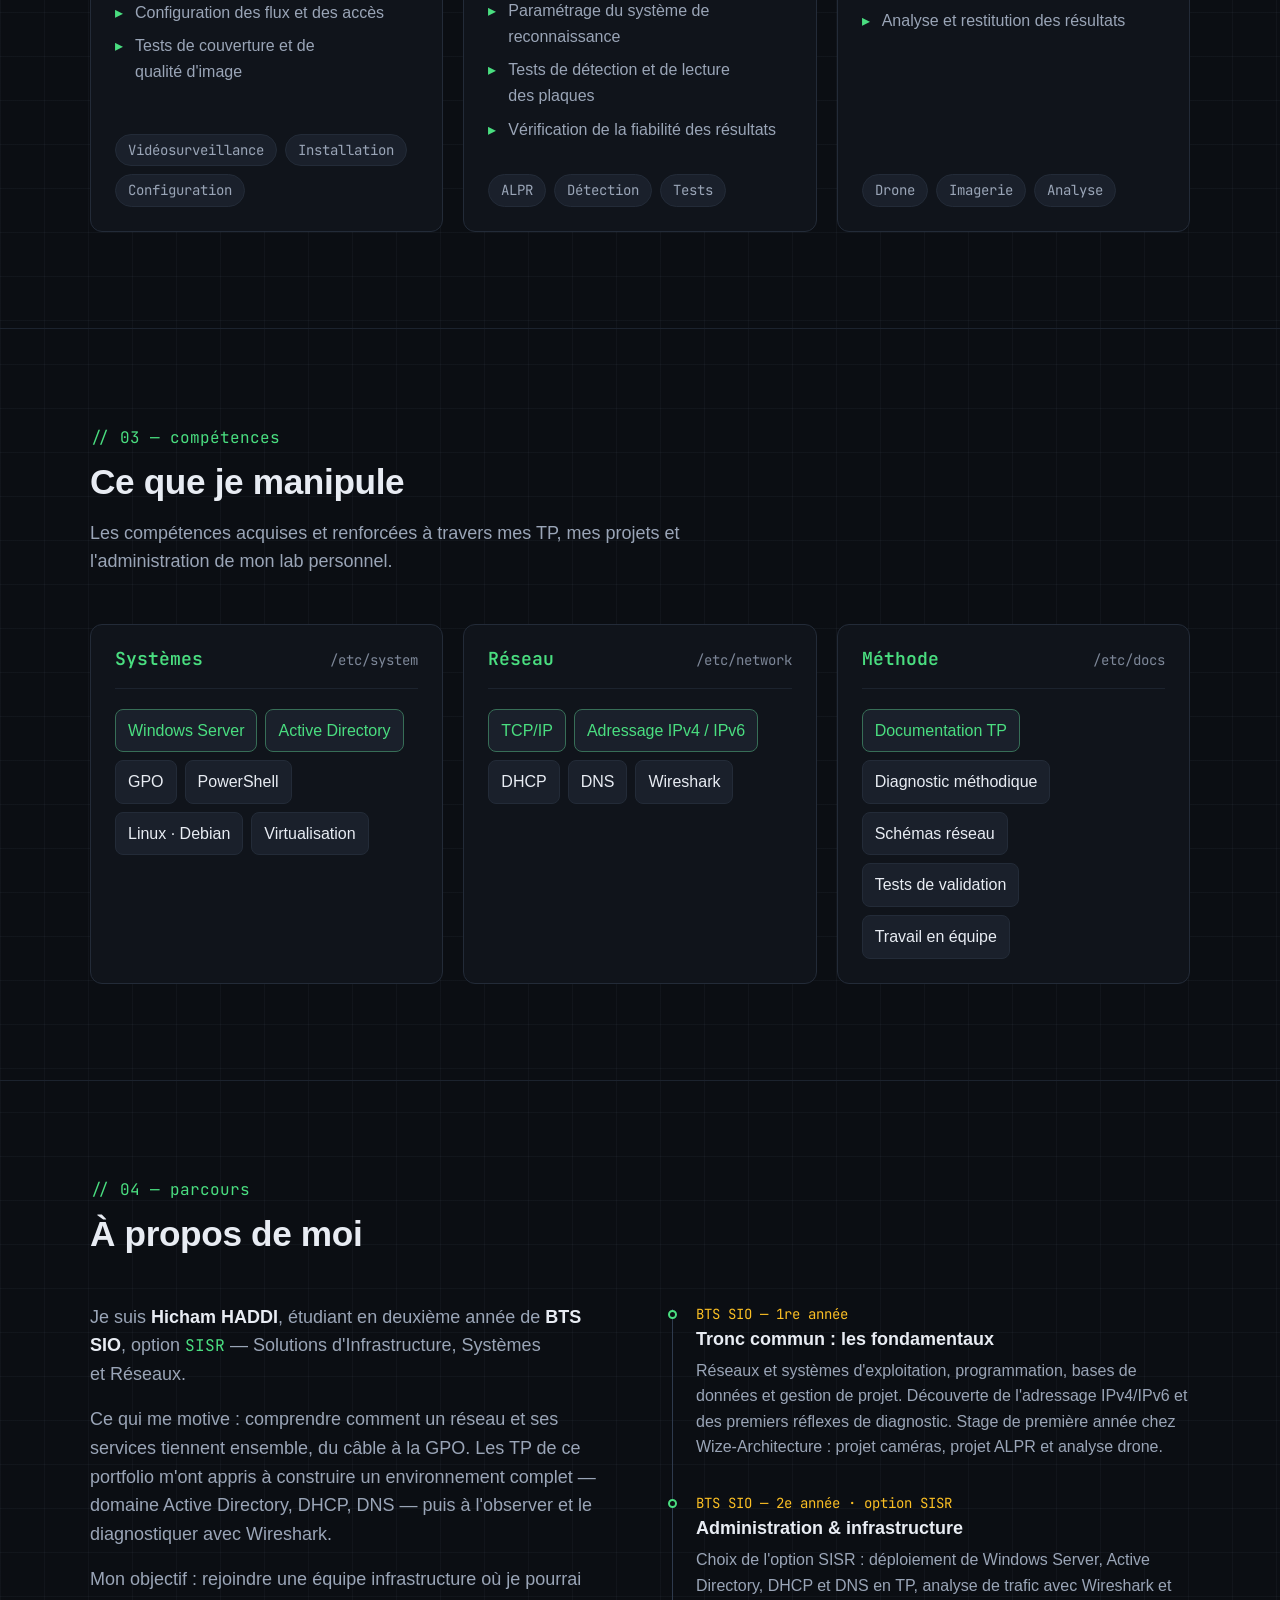
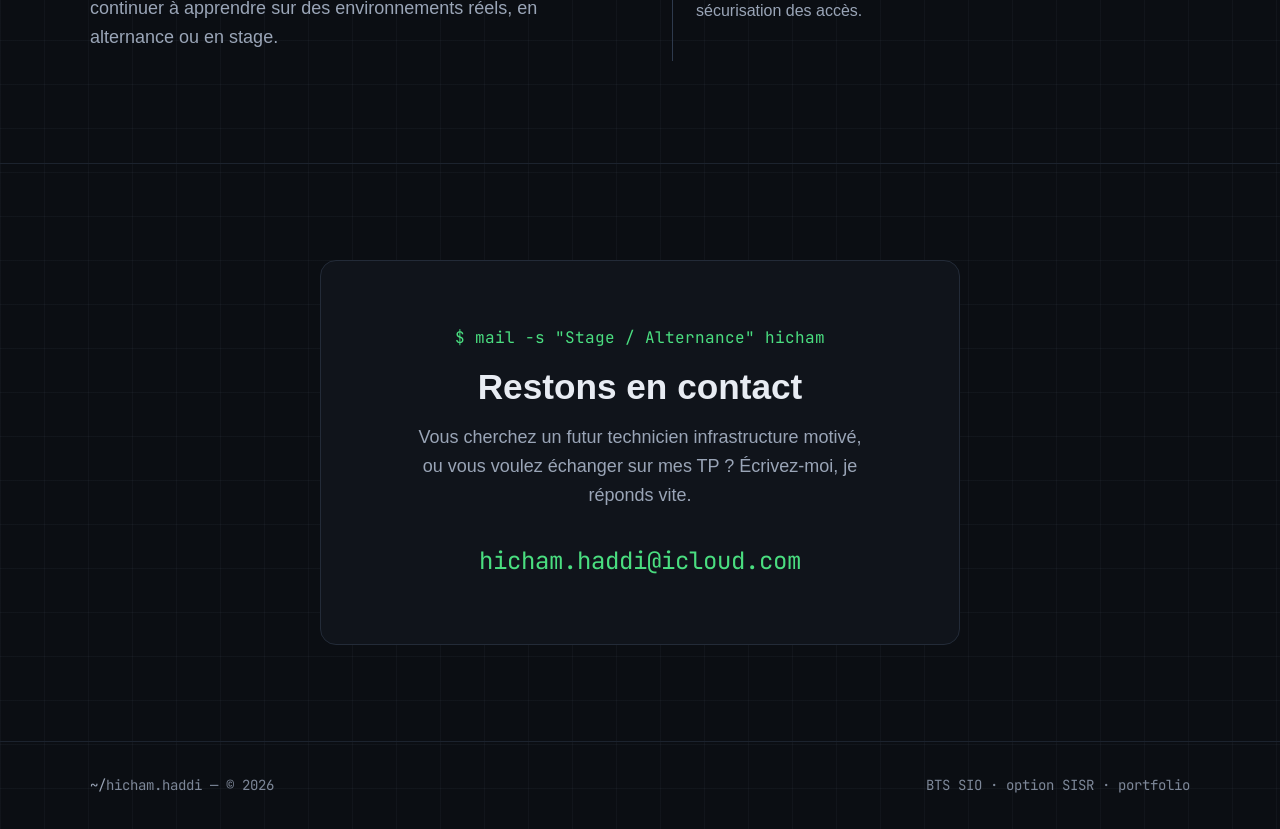
==== commit 6a215987: "Add files via upload" ====
--- a/index.html
+++ b/index.html
@@ -51,9 +51,10 @@
         </a>
         <nav class="nav" aria-label="Navigation principale">
           <a href="#tp" data-nav="tp"><span class="num">01</span>TP & Projets</a>
-          <a href="#competences" data-nav="competences"><span class="num">02</span>Compétences</a>
-          <a href="#parcours" data-nav="parcours"><span class="num">03</span>Parcours</a>
-          <a href="#contact" data-nav="contact"><span class="num">04</span>Contact</a>
+          <a href="#experience" data-nav="experience"><span class="num">02</span>Expérience</a>
+          <a href="#competences" data-nav="competences"><span class="num">03</span>Compétences</a>
+          <a href="#parcours" data-nav="parcours"><span class="num">04</span>Parcours</a>
+          <a href="#contact" data-nav="contact"><span class="num">05</span>Contact</a>
         </nav>
       </div>
     </header>
@@ -117,8 +118,8 @@
               <p class="stat__label">IPv4 · IPv6 · DNS · DHCP</p>
             </div>
             <div class="stat">
-              <p class="stat__value">2 ans</p>
-              <p class="stat__label">BTS SIO — SISR</p>
+              <p class="stat__value">1 stage</p>
+              <p class="stat__label">Wize-Architecture</p>
             </div>
           </div>
         </div>
@@ -291,10 +292,115 @@
         </div>
       </section>
 
+      <!-- ================= EXPÉRIENCE ================= -->
+      <section class="section" id="experience">
+        <div class="container">
+          <p class="section__kicker reveal">// 02 — expérience professionnelle</p>
+          <h2 class="section__title reveal">Stage chez Wize-Architecture</h2>
+          <p class="section__intro reveal">
+            En première année de BTS SIO, j'ai effectué un stage chez
+            Wize-Architecture. J'y ai travaillé sur trois projets techniques
+            autour de la vidéosurveillance, de la reconnaissance de plaques et
+            de l'analyse de données aériennes.
+          </p>
+
+          <div class="tp-grid">
+            <article class="tp-card reveal">
+              <div class="tp-card__top">
+                <div class="tp-card__icon">
+                  <svg viewBox="0 0 24 24" fill="none" stroke="currentColor" stroke-width="1.8" stroke-linecap="round" stroke-linejoin="round" aria-hidden="true">
+                    <path d="M3 7l4 3 5-5 5 5 4-3v10a2 2 0 0 1-2 2H5a2 2 0 0 1-2-2V7z"/>
+                    <circle cx="12" cy="13" r="2.5"/>
+                  </svg>
+                </div>
+                <span class="tp-card__id">Projet 01</span>
+              </div>
+              <h3 class="tp-card__title">Projet Caméras</h3>
+              <p class="tp-card__context">// mission : dispositif de vidéosurveillance</p>
+              <p class="tp-card__desc">
+                Mise en place d'un système de caméras : installation,
+                configuration et mise en service du dispositif de surveillance
+                du site.
+              </p>
+              <ul class="tp-card__list" role="list">
+                <li>Installation et paramétrage des caméras</li>
+                <li>Configuration des flux et des accès</li>
+                <li>Tests de couverture et de qualité d'image</li>
+              </ul>
+              <div class="tp-card__tags">
+                <span class="tag">Vidéosurveillance</span>
+                <span class="tag">Installation</span>
+                <span class="tag">Configuration</span>
+              </div>
+            </article>
+
+            <article class="tp-card reveal">
+              <div class="tp-card__top">
+                <div class="tp-card__icon">
+                  <svg viewBox="0 0 24 24" fill="none" stroke="currentColor" stroke-width="1.8" stroke-linecap="round" stroke-linejoin="round" aria-hidden="true">
+                    <rect x="3" y="5" width="18" height="12" rx="2"/>
+                    <path d="M7 21h10M12 17v4"/>
+                    <path d="M7 11h3M14 11h3"/>
+                  </svg>
+                </div>
+                <span class="tp-card__id">Projet 02</span>
+              </div>
+              <h3 class="tp-card__title">Projet ALPR</h3>
+              <p class="tp-card__context">// mission : reconnaissance de plaques</p>
+              <p class="tp-card__desc">
+                Travail sur un système ALPR (Automatic License Plate
+                Recognition) : reconnaissance automatique des plaques
+                d'immatriculation à partir des caméras.
+              </p>
+              <ul class="tp-card__list" role="list">
+                <li>Paramétrage du système de reconnaissance</li>
+                <li>Tests de détection et de lecture des plaques</li>
+                <li>Vérification de la fiabilité des résultats</li>
+              </ul>
+              <div class="tp-card__tags">
+                <span class="tag">ALPR</span>
+                <span class="tag">Détection</span>
+                <span class="tag">Tests</span>
+              </div>
+            </article>
+
+            <article class="tp-card reveal">
+              <div class="tp-card__top">
+                <div class="tp-card__icon">
+                  <svg viewBox="0 0 24 24" fill="none" stroke="currentColor" stroke-width="1.8" stroke-linecap="round" stroke-linejoin="round" aria-hidden="true">
+                    <circle cx="12" cy="12" r="2.5"/>
+                    <path d="M6 6l3 3M18 6l-3 3M6 18l3-3M18 18l-3-3"/>
+                    <circle cx="4" cy="4" r="1.6"/><circle cx="20" cy="4" r="1.6"/>
+                    <circle cx="4" cy="20" r="1.6"/><circle cx="20" cy="20" r="1.6"/>
+                  </svg>
+                </div>
+                <span class="tp-card__id">Projet 03</span>
+              </div>
+              <h3 class="tp-card__title">Analyse drone</h3>
+              <p class="tp-card__context">// mission : exploitation de données aériennes</p>
+              <p class="tp-card__desc">
+                Exploitation des données capturées par drone : traitement des
+                prises de vue aériennes et analyse des images du site.
+              </p>
+              <ul class="tp-card__list" role="list">
+                <li>Collecte et tri des données du drone</li>
+                <li>Traitement des prises de vue aériennes</li>
+                <li>Analyse et restitution des résultats</li>
+              </ul>
+              <div class="tp-card__tags">
+                <span class="tag">Drone</span>
+                <span class="tag">Imagerie</span>
+                <span class="tag">Analyse</span>
+              </div>
+            </article>
+          </div>
+        </div>
+      </section>
+
       <!-- ================= COMPÉTENCES ================= -->
       <section class="section" id="competences">
         <div class="container">
-          <p class="section__kicker reveal">// 02 — compétences</p>
+          <p class="section__kicker reveal">// 03 — compétences</p>
           <h2 class="section__title reveal">Ce que je manipule</h2>
           <p class="section__intro reveal">
             Les compétences acquises et renforcées à travers mes TP, mes
@@ -328,7 +434,6 @@
                 <span class="chip">DHCP</span>
                 <span class="chip">DNS</span>
                 <span class="chip">Wireshark</span>
-                <span class="chip">Subnetting · VLSM</span>
               </div>
             </div>
 
@@ -352,7 +457,7 @@
       <!-- ================= PARCOURS ================= -->
       <section class="section" id="parcours">
         <div class="container">
-          <p class="section__kicker reveal">// 03 — parcours</p>
+          <p class="section__kicker reveal">// 04 — parcours</p>
           <h2 class="section__title reveal">À propos de moi</h2>
           <div class="about-grid" style="margin-top: var(--space-12)">
             <div class="about__desc reveal">
@@ -383,7 +488,9 @@
                 <p class="timeline__text">
                   Réseaux et systèmes d'exploitation, programmation, bases de
                   données et gestion de projet. Découverte de l'adressage
-                  IPv4/IPv6 et des premiers réflexes de diagnostic.
+                  IPv4/IPv6 et des premiers réflexes de diagnostic. Stage de
+                  première année chez Wize-Architecture : projet caméras,
+                  projet ALPR et analyse drone.
                 </p>
               </div>
               <div class="timeline__item" role="listitem">
@@ -393,15 +500,6 @@
                   Choix de l'option SISR : déploiement de Windows Server,
                   Active Directory, DHCP et DNS en TP, analyse de trafic avec
                   Wireshark et sécurisation des accès.
-                </p>
-              </div>
-              <div class="timeline__item" role="listitem">
-                <p class="timeline__phase">Et maintenant</p>
-                <h3 class="timeline__title">Cap sur l'infrastructure</h3>
-                <p class="timeline__text">
-                  Consolidation des acquis sur mon lab virtualisé,
-                  préparation de l'examen et recherche d'une alternance ou
-                  d'un stage en administration systèmes et réseaux.
                 </p>
               </div>
             </div>
@@ -419,8 +517,8 @@
               Vous cherchez un futur technicien infrastructure motivé, ou vous
               voulez échanger sur mes TP ? Écrivez-moi, je réponds vite.
             </p>
-            <a class="contact__email" href="mailto:personnagrin@gmail.com">
-              personnagrin@gmail.com
+            <a class="contact__email" href="mailto:hicham.haddi@icloud.com">
+              hicham.haddi@icloud.com
             </a>
           </div>
         </div>
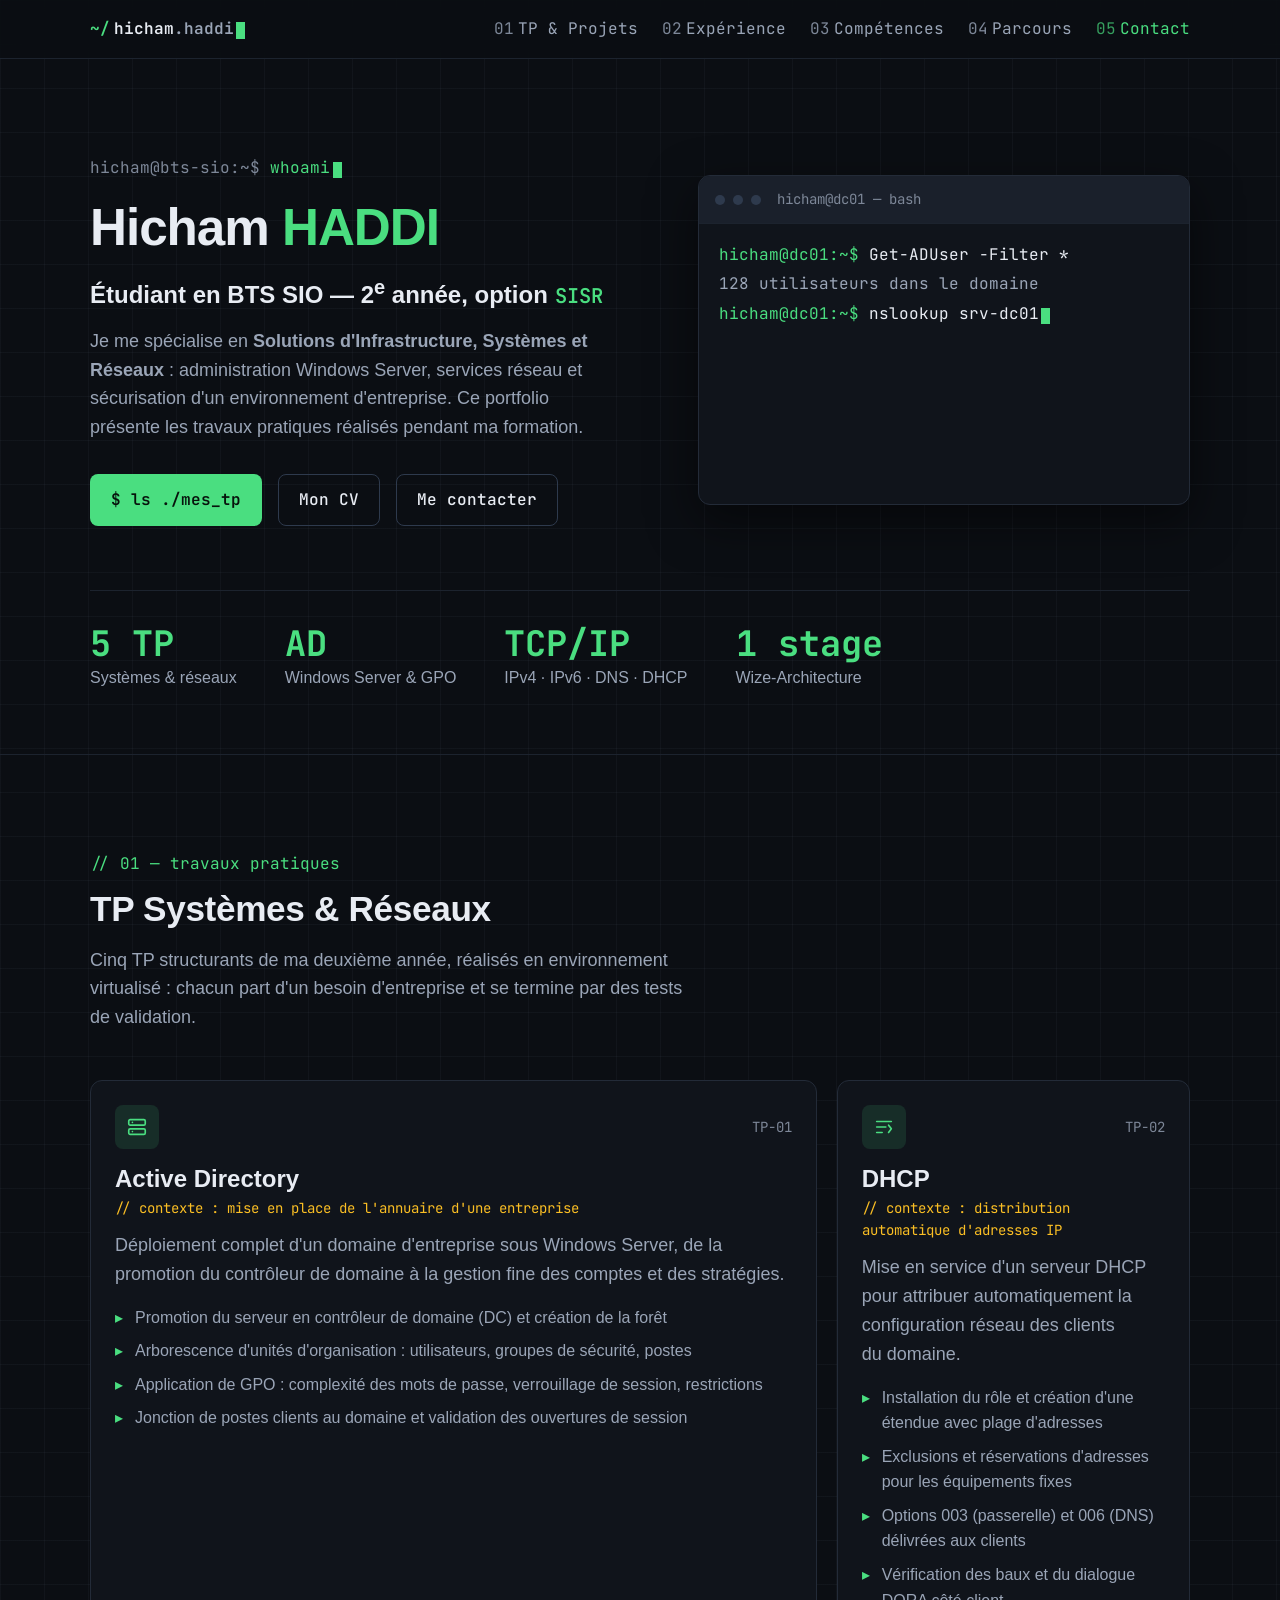
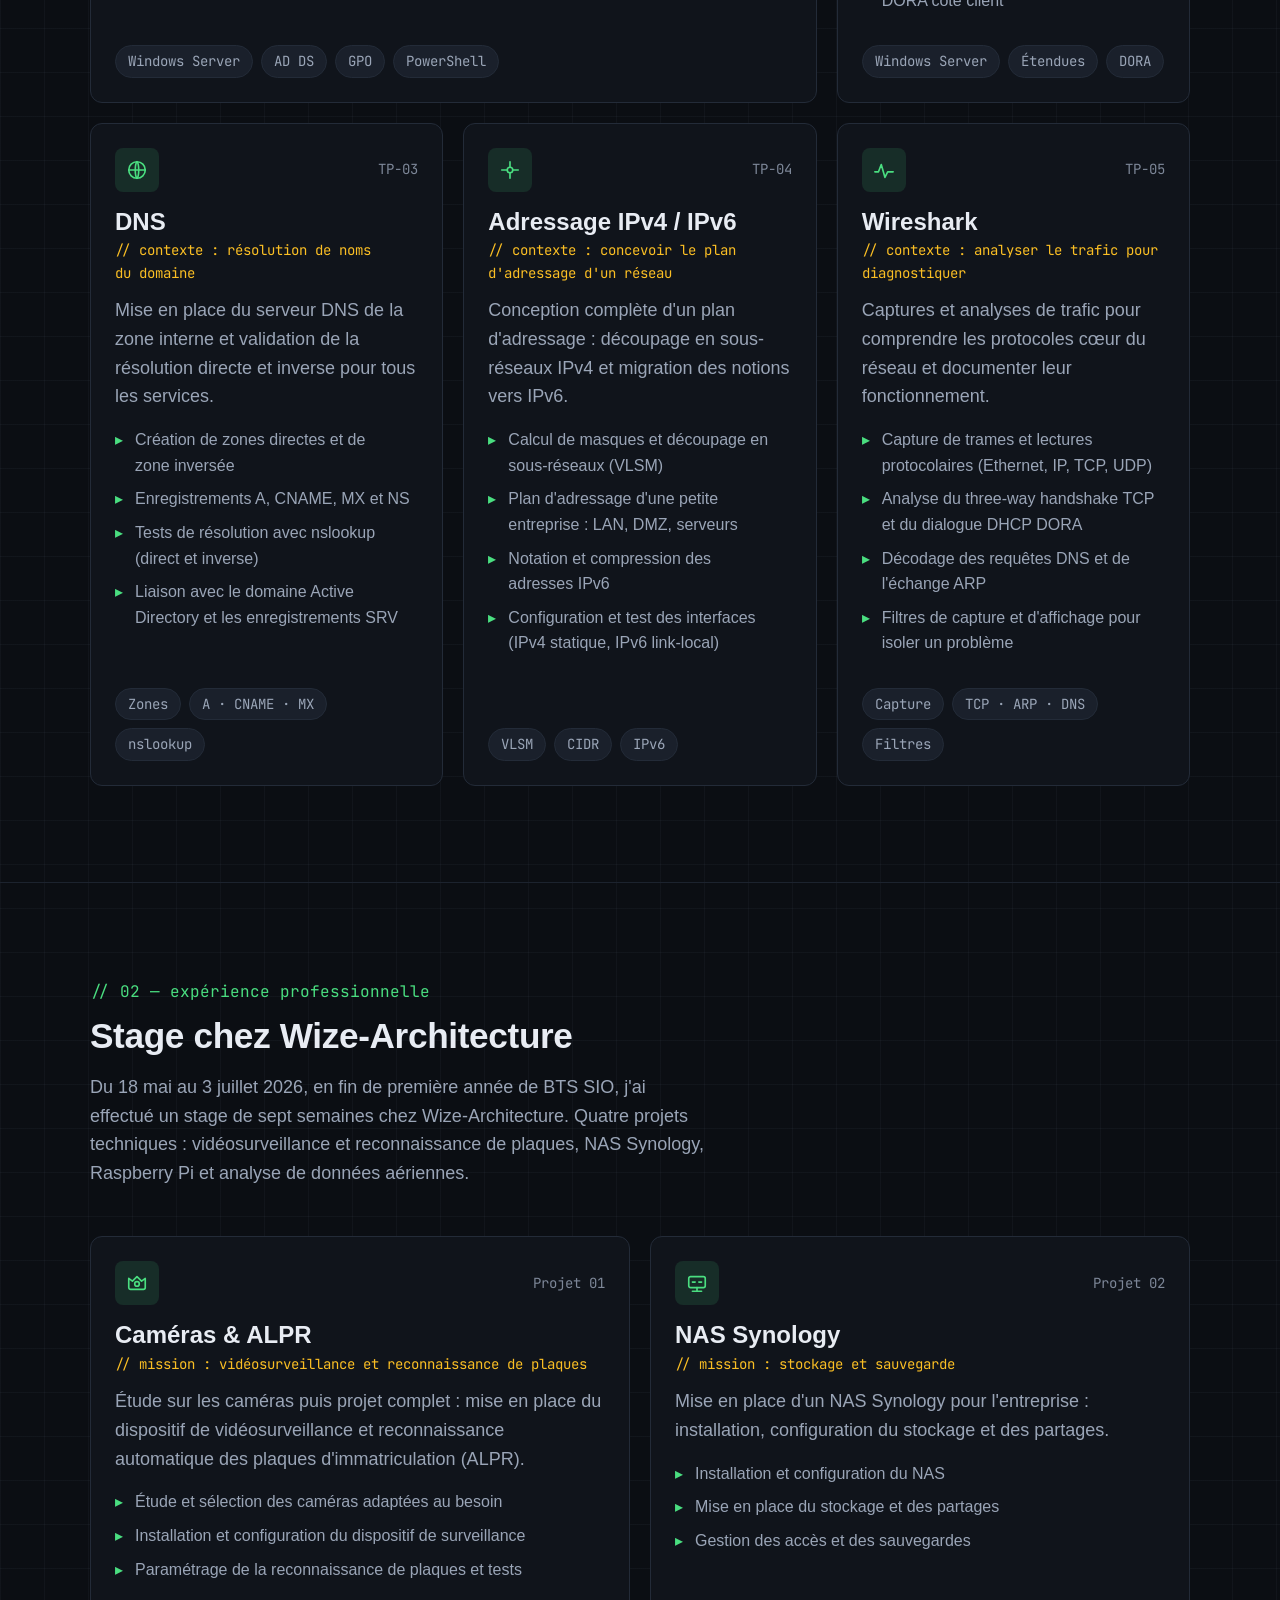
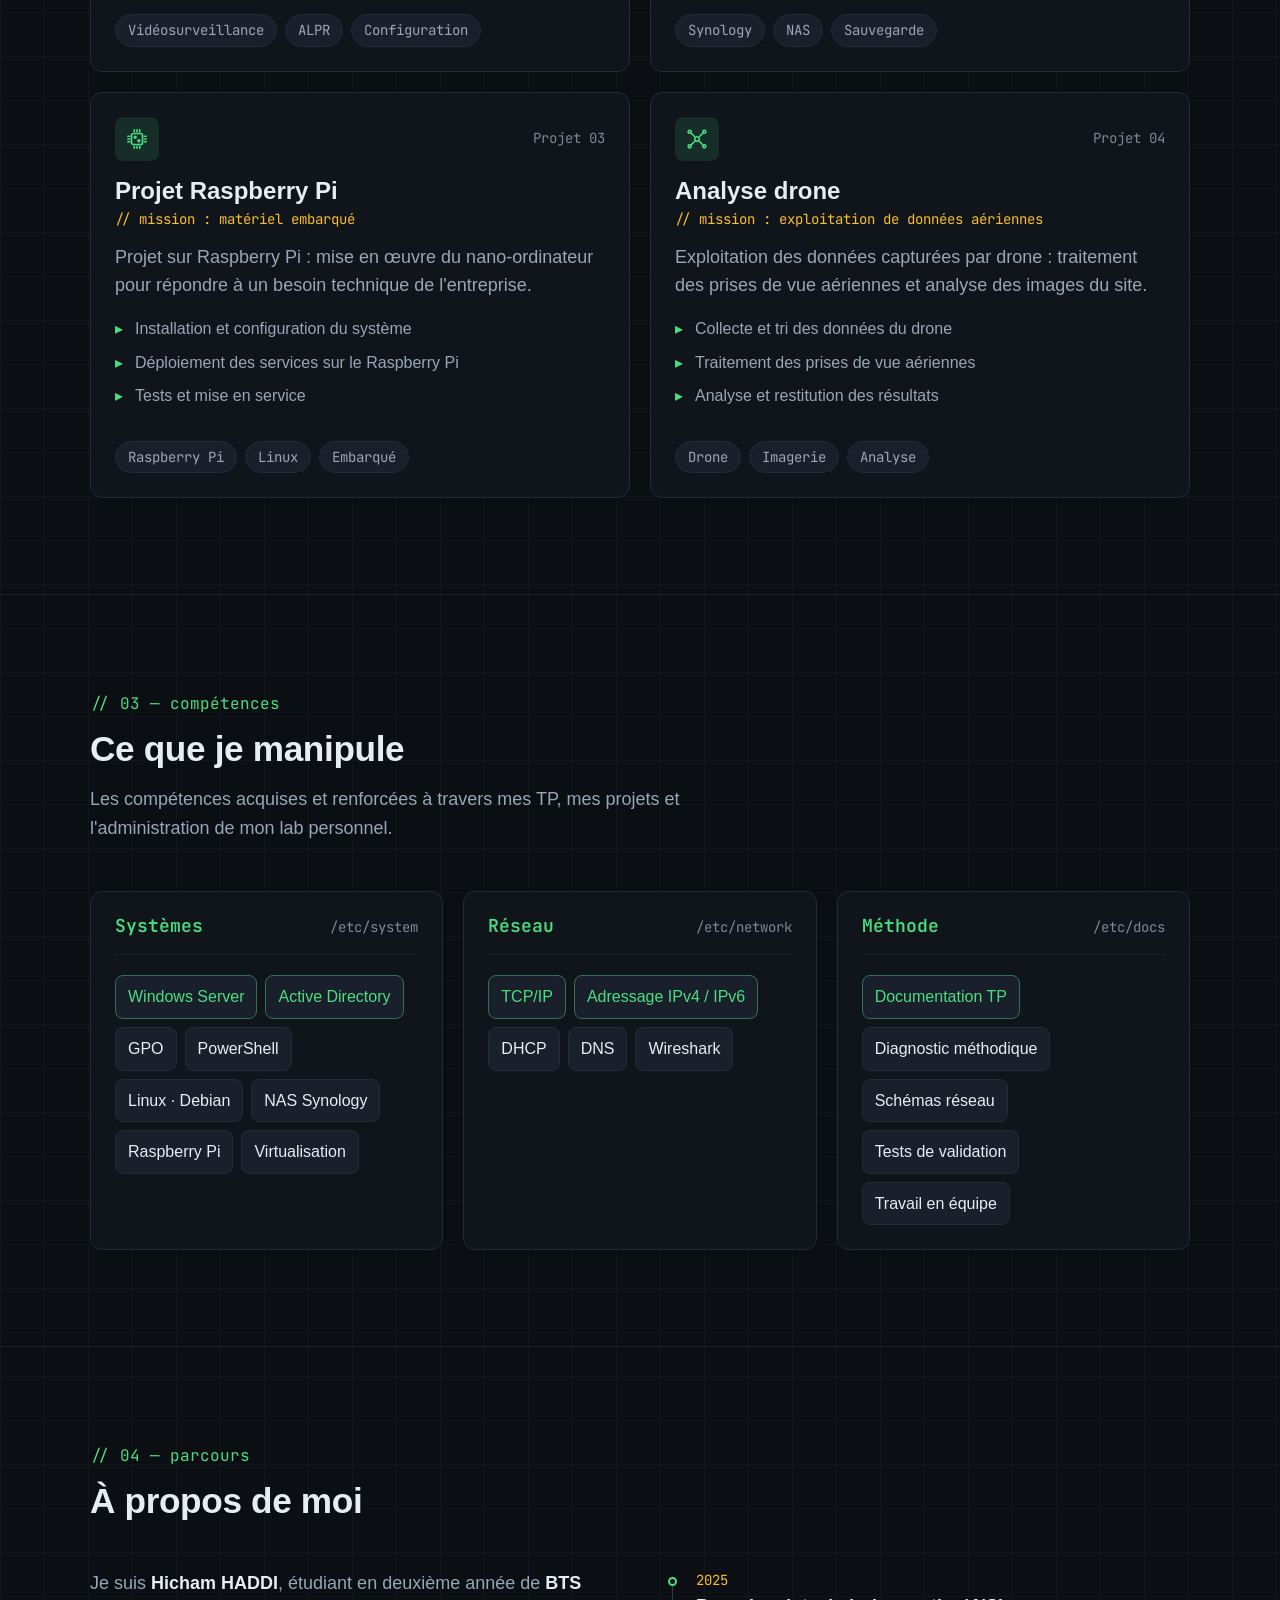
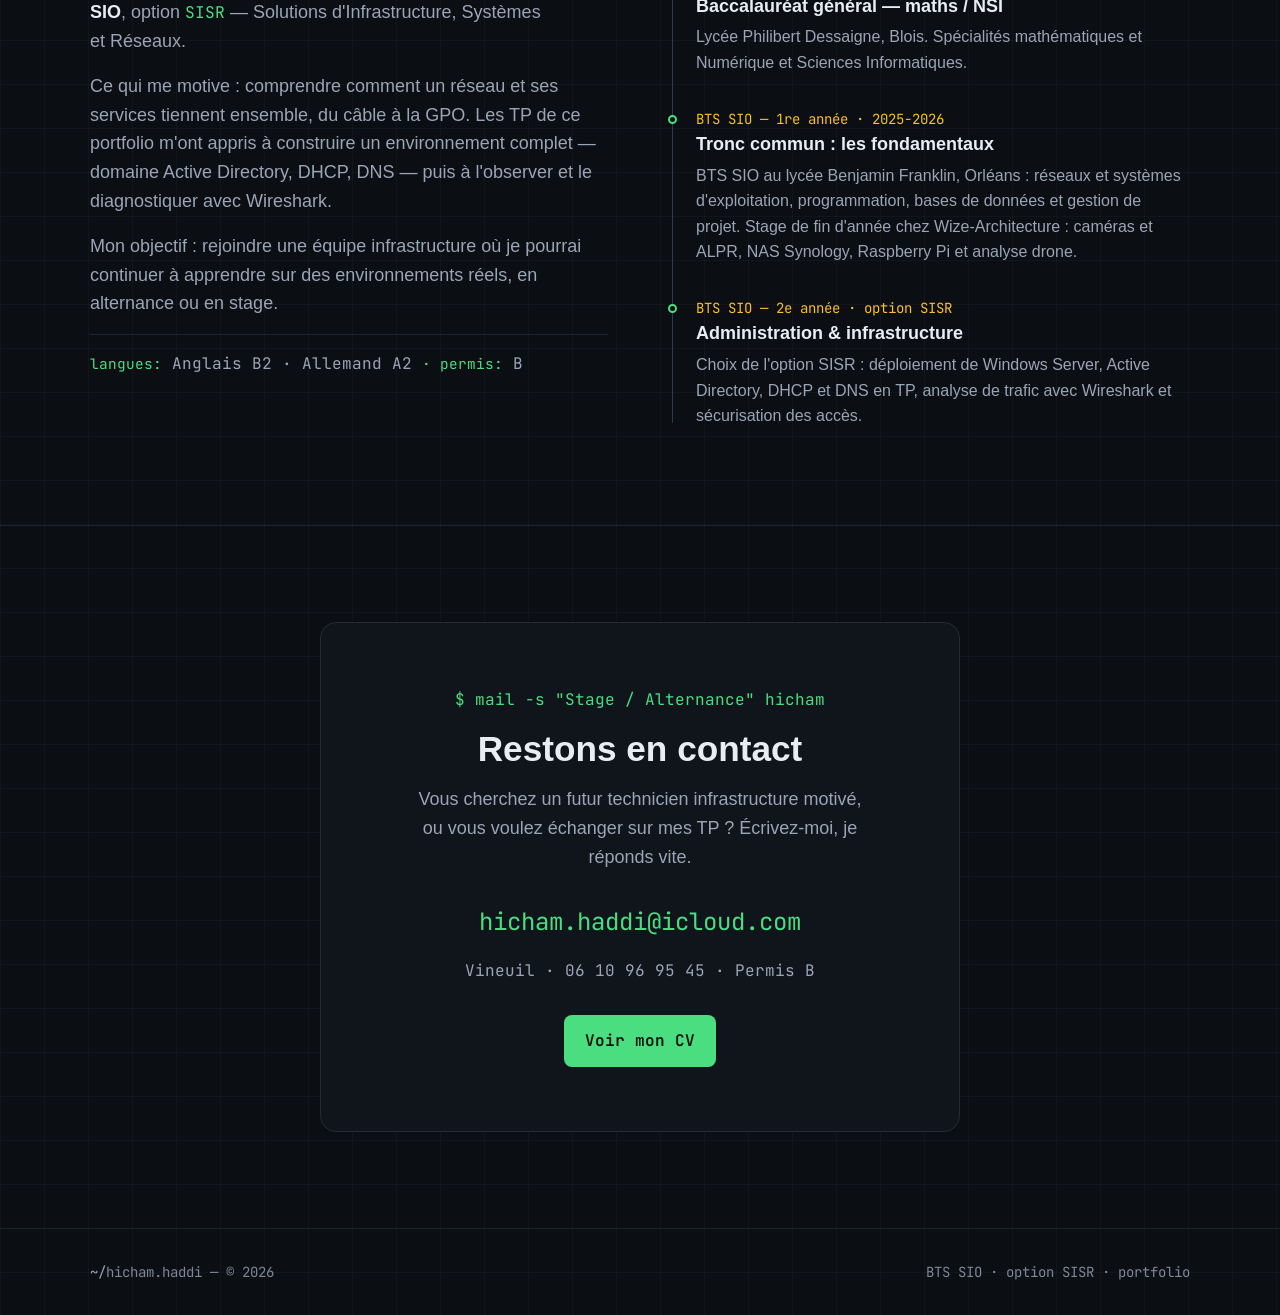
==== commit 5ce324d6: "Add files via upload" ====
--- a/index.html
+++ b/index.html
@@ -87,6 +87,7 @@
               </p>
               <div class="hero__actions">
                 <a class="btn btn--primary" href="#tp">$ ls ./mes_tp</a>
+                <a class="btn btn--ghost" href="./cv.html">Mon CV</a>
                 <a class="btn btn--ghost" href="#contact">Me contacter</a>
               </div>
             </div>
@@ -298,13 +299,14 @@
           <p class="section__kicker reveal">// 02 — expérience professionnelle</p>
           <h2 class="section__title reveal">Stage chez Wize-Architecture</h2>
           <p class="section__intro reveal">
-            En première année de BTS SIO, j'ai effectué un stage chez
-            Wize-Architecture. J'y ai travaillé sur trois projets techniques
-            autour de la vidéosurveillance, de la reconnaissance de plaques et
-            de l'analyse de données aériennes.
+            Du 18 mai au 3 juillet 2026, en fin de première année de BTS SIO,
+            j'ai effectué un stage de sept semaines chez Wize-Architecture.
+            Quatre projets techniques : vidéosurveillance et reconnaissance de
+            plaques, NAS Synology, Raspberry Pi et analyse de données
+            aériennes.
           </p>
 
-          <div class="tp-grid">
+          <div class="tp-grid tp-grid--two">
             <article class="tp-card reveal">
               <div class="tp-card__top">
                 <div class="tp-card__icon">
@@ -315,21 +317,21 @@
                 </div>
                 <span class="tp-card__id">Projet 01</span>
               </div>
-              <h3 class="tp-card__title">Projet Caméras</h3>
-              <p class="tp-card__context">// mission : dispositif de vidéosurveillance</p>
+              <h3 class="tp-card__title">Caméras & ALPR</h3>
+              <p class="tp-card__context">// mission : vidéosurveillance et reconnaissance de plaques</p>
               <p class="tp-card__desc">
-                Mise en place d'un système de caméras : installation,
-                configuration et mise en service du dispositif de surveillance
-                du site.
+                Étude sur les caméras puis projet complet : mise en place du
+                dispositif de vidéosurveillance et reconnaissance automatique
+                des plaques d'immatriculation (ALPR).
               </p>
               <ul class="tp-card__list" role="list">
-                <li>Installation et paramétrage des caméras</li>
-                <li>Configuration des flux et des accès</li>
-                <li>Tests de couverture et de qualité d'image</li>
+                <li>Étude et sélection des caméras adaptées au besoin</li>
+                <li>Installation et configuration du dispositif de surveillance</li>
+                <li>Paramétrage de la reconnaissance de plaques et tests</li>
               </ul>
               <div class="tp-card__tags">
                 <span class="tag">Vidéosurveillance</span>
-                <span class="tag">Installation</span>
+                <span class="tag">ALPR</span>
                 <span class="tag">Configuration</span>
               </div>
             </article>
@@ -345,22 +347,50 @@
                 </div>
                 <span class="tp-card__id">Projet 02</span>
               </div>
-              <h3 class="tp-card__title">Projet ALPR</h3>
-              <p class="tp-card__context">// mission : reconnaissance de plaques</p>
+              <h3 class="tp-card__title">NAS Synology</h3>
+              <p class="tp-card__context">// mission : stockage et sauvegarde</p>
               <p class="tp-card__desc">
-                Travail sur un système ALPR (Automatic License Plate
-                Recognition) : reconnaissance automatique des plaques
-                d'immatriculation à partir des caméras.
+                Mise en place d'un NAS Synology pour l'entreprise :
+                installation, configuration du stockage et des partages.
               </p>
               <ul class="tp-card__list" role="list">
-                <li>Paramétrage du système de reconnaissance</li>
-                <li>Tests de détection et de lecture des plaques</li>
-                <li>Vérification de la fiabilité des résultats</li>
+                <li>Installation et configuration du NAS</li>
+                <li>Mise en place du stockage et des partages</li>
+                <li>Gestion des accès et des sauvegardes</li>
               </ul>
               <div class="tp-card__tags">
-                <span class="tag">ALPR</span>
-                <span class="tag">Détection</span>
-                <span class="tag">Tests</span>
+                <span class="tag">Synology</span>
+                <span class="tag">NAS</span>
+                <span class="tag">Sauvegarde</span>
+              </div>
+            </article>
+
+            <article class="tp-card reveal">
+              <div class="tp-card__top">
+                <div class="tp-card__icon">
+                  <svg viewBox="0 0 24 24" fill="none" stroke="currentColor" stroke-width="1.8" stroke-linecap="round" stroke-linejoin="round" aria-hidden="true">
+                    <rect x="6" y="6" width="12" height="12" rx="2"/>
+                    <path d="M9 2v2M12 2v2M15 2v2M9 20v2M12 20v2M15 20v2M2 9h2M2 12h2M2 15h2M20 9h2M20 12h2M20 15h2"/>
+                    <circle cx="10" cy="10" r="1"/><circle cx="14" cy="14" r="1"/>
+                  </svg>
+                </div>
+                <span class="tp-card__id">Projet 03</span>
+              </div>
+              <h3 class="tp-card__title">Projet Raspberry Pi</h3>
+              <p class="tp-card__context">// mission : matériel embarqué</p>
+              <p class="tp-card__desc">
+                Projet sur Raspberry Pi : mise en œuvre du nano-ordinateur
+                pour répondre à un besoin technique de l'entreprise.
+              </p>
+              <ul class="tp-card__list" role="list">
+                <li>Installation et configuration du système</li>
+                <li>Déploiement des services sur le Raspberry Pi</li>
+                <li>Tests et mise en service</li>
+              </ul>
+              <div class="tp-card__tags">
+                <span class="tag">Raspberry Pi</span>
+                <span class="tag">Linux</span>
+                <span class="tag">Embarqué</span>
               </div>
             </article>
 
@@ -374,7 +404,7 @@
                     <circle cx="4" cy="20" r="1.6"/><circle cx="20" cy="20" r="1.6"/>
                   </svg>
                 </div>
-                <span class="tp-card__id">Projet 03</span>
+                <span class="tp-card__id">Projet 04</span>
               </div>
               <h3 class="tp-card__title">Analyse drone</h3>
               <p class="tp-card__context">// mission : exploitation de données aériennes</p>
@@ -419,6 +449,8 @@
                 <span class="chip">GPO</span>
                 <span class="chip">PowerShell</span>
                 <span class="chip">Linux · Debian</span>
+                <span class="chip">NAS Synology</span>
+                <span class="chip">Raspberry Pi</span>
                 <span class="chip">Virtualisation</span>
               </div>
             </div>
@@ -479,18 +511,30 @@
                 pourrai continuer à apprendre sur des environnements réels,
                 en alternance ou en stage.
               </p>
+              <p class="about__langues">
+                <span class="hl">langues:</span> Anglais B2 · Allemand A2
+                <span class="hl">· permis:</span> B
+              </p>
             </div>
 
             <div class="timeline reveal" role="list">
               <div class="timeline__item" role="listitem">
-                <p class="timeline__phase">BTS SIO — 1re année</p>
+                <p class="timeline__phase">2025</p>
+                <h3 class="timeline__title">Baccalauréat général — maths / NSI</h3>
+                <p class="timeline__text">
+                  Lycée Philibert Dessaigne, Blois. Spécialités mathématiques
+                  et Numérique et Sciences Informatiques.
+                </p>
+              </div>
+              <div class="timeline__item" role="listitem">
+                <p class="timeline__phase">BTS SIO — 1re année · 2025-2026</p>
                 <h3 class="timeline__title">Tronc commun : les fondamentaux</h3>
                 <p class="timeline__text">
-                  Réseaux et systèmes d'exploitation, programmation, bases de
-                  données et gestion de projet. Découverte de l'adressage
-                  IPv4/IPv6 et des premiers réflexes de diagnostic. Stage de
-                  première année chez Wize-Architecture : projet caméras,
-                  projet ALPR et analyse drone.
+                  BTS SIO au lycée Benjamin Franklin, Orléans : réseaux et
+                  systèmes d'exploitation, programmation, bases de données et
+                  gestion de projet. Stage de fin d'année chez
+                  Wize-Architecture : caméras et ALPR, NAS Synology,
+                  Raspberry Pi et analyse drone.
                 </p>
               </div>
               <div class="timeline__item" role="listitem">
@@ -520,6 +564,10 @@
             <a class="contact__email" href="mailto:hicham.haddi@icloud.com">
               hicham.haddi@icloud.com
             </a>
+            <p class="contact__meta">Vineuil · 06 10 96 95 45 · Permis B</p>
+            <div class="contact__actions">
+              <a class="btn btn--primary" href="./cv.html">Voir mon CV</a>
+            </div>
           </div>
         </div>
       </section>
--- a/style.css
+++ b/style.css
@@ -536,6 +536,21 @@
   white-space: nowrap;
 }
 
+/* Grille 2 colonnes (section expérience) */
+.tp-grid--two {
+  grid-template-columns: repeat(2, 1fr);
+}
+@media (max-width: 960px) {
+  .tp-grid--two {
+    grid-template-columns: repeat(2, 1fr);
+  }
+}
+@media (max-width: 640px) {
+  .tp-grid--two {
+    grid-template-columns: 1fr;
+  }
+}
+
 /* ============================================================
    Compétences
    ============================================================ */
@@ -700,6 +715,24 @@
 .contact__email:hover {
   color: var(--color-primary-hover);
 }
+.contact__meta {
+  margin-top: var(--space-4);
+  font-family: var(--font-display);
+  font-size: var(--text-sm);
+  color: var(--color-text-muted);
+}
+.contact__actions {
+  margin-top: var(--space-8);
+  display: flex;
+  justify-content: center;
+}
+.about__langues {
+  font-family: var(--font-display);
+  font-size: var(--text-sm);
+  color: var(--color-text-muted);
+  border-top: 1px solid var(--color-divider);
+  padding-top: var(--space-4);
+}
 
 /* ============================================================
    Pied de page
